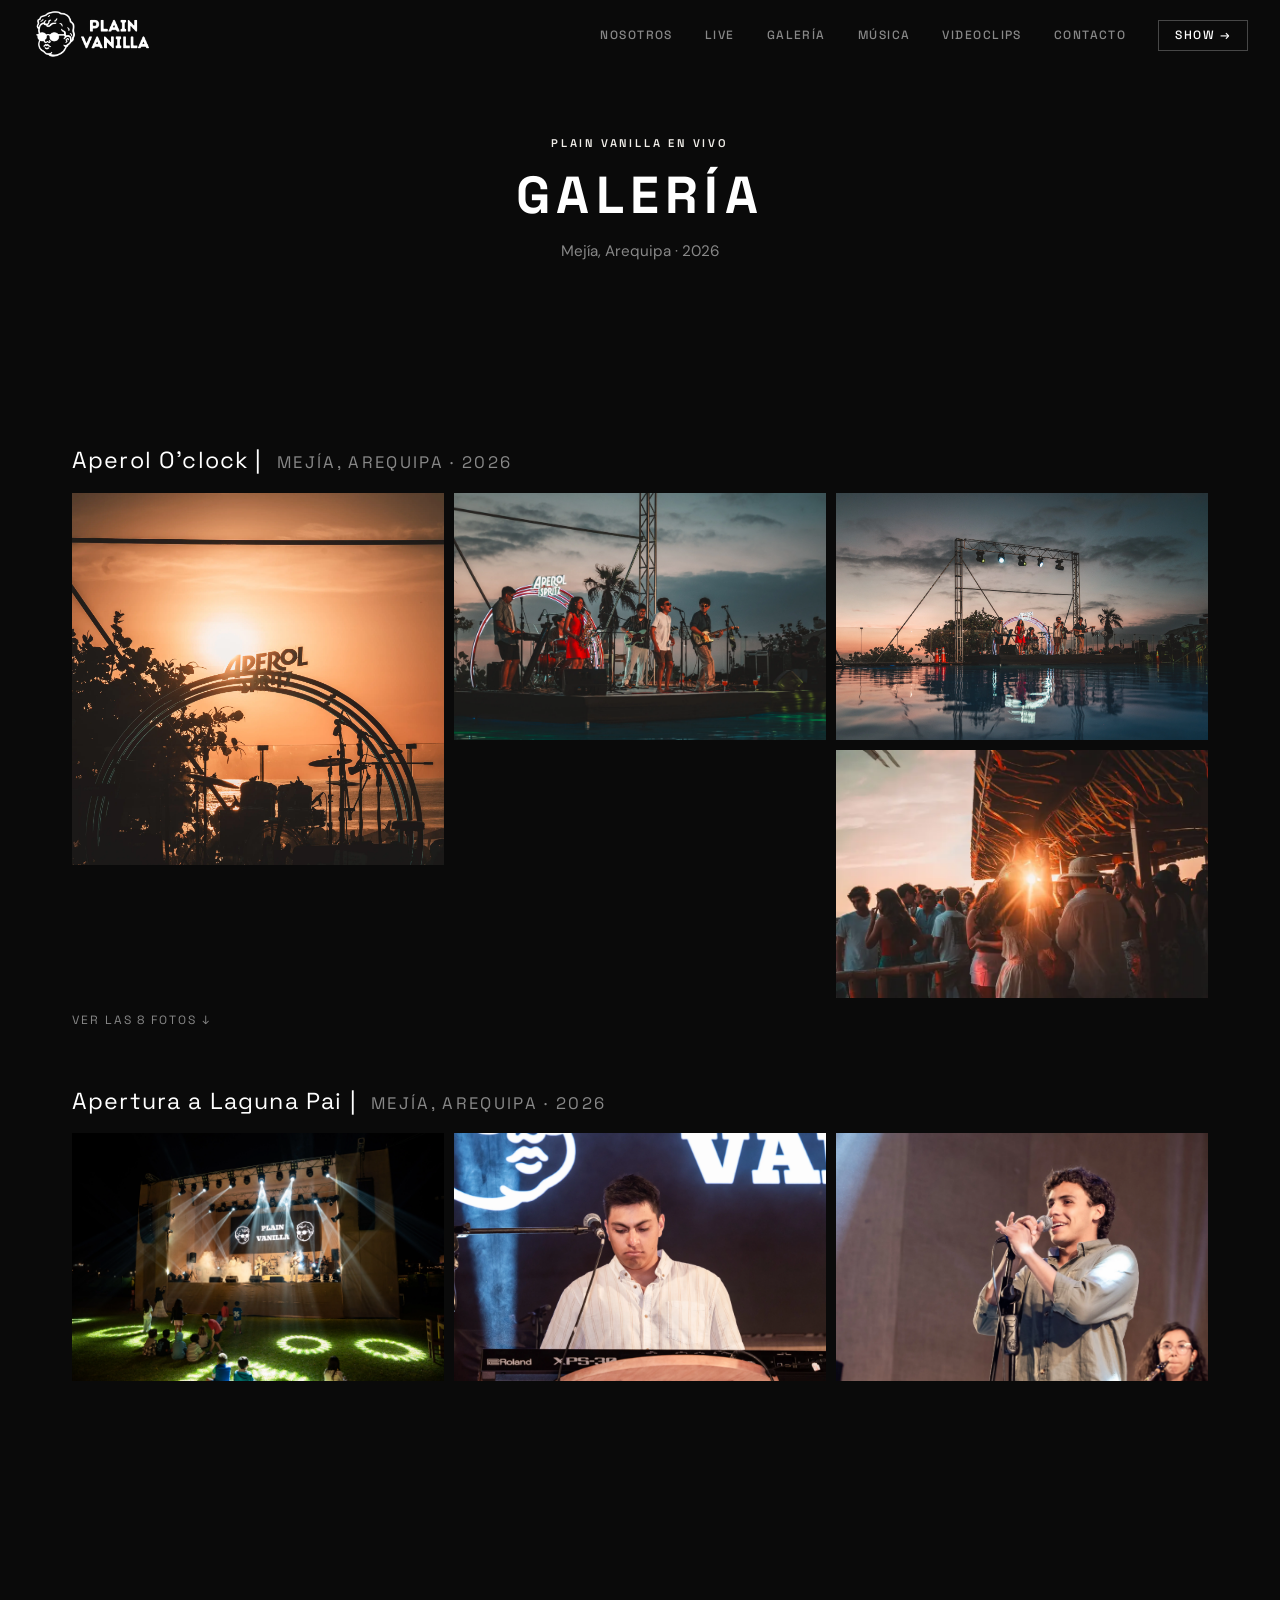
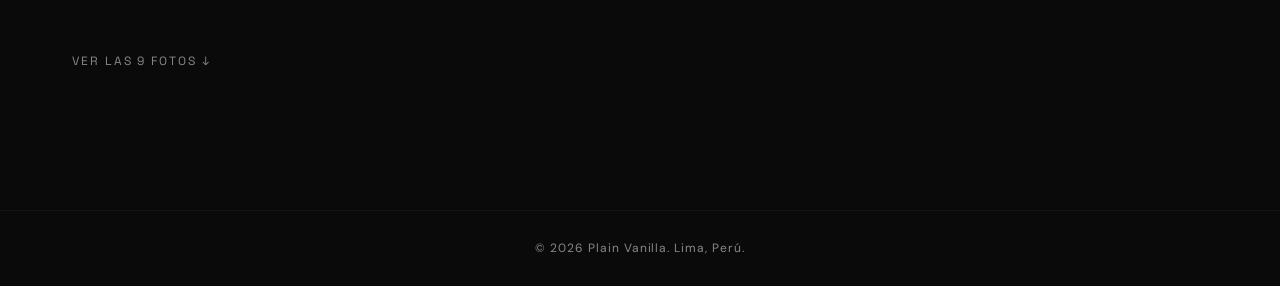
==== galeria.html @ 81e4e480 "Optimización mobile completa + fixes visuales hero - CSS: homogenización de espaciados con --section" ====
<!DOCTYPE html>
<html lang="es">
<head>
  <meta charset="UTF-8">
  <meta name="viewport" content="width=device-width, initial-scale=1.0">
  <title>Plain Vanilla — Galería</title>
  <meta name="description" content="Fotos de los shows en vivo de Plain Vanilla. Aperol O'Clock y Apertura a Laguna Pai — Mejía, Arequipa 2026.">

  <!-- Open Graph -->
  <meta property="og:title"       content="Plain Vanilla — Galería">
  <meta property="og:description" content="Fotos de los shows en vivo de Plain Vanilla. Mejía, Arequipa 2026.">
  <meta property="og:image"       content="assets/Live/live-aperol-01.webp">
  <meta property="og:type"        content="website">
  <meta property="og:locale"      content="es_PE">

  <!-- Fonts -->
  <link rel="preconnect" href="https://fonts.googleapis.com">
  <link rel="preconnect" href="https://fonts.gstatic.com" crossorigin>
  <link href="https://fonts.googleapis.com/css2?family=DM+Sans:ital,opsz,wght@0,9..40,300;0,9..40,400;0,9..40,500;1,9..40,300&family=Space+Grotesk:wght@300;400;500;600;700&display=swap" rel="stylesheet">

  <link rel="stylesheet" href="styles.css">
</head>
<body>

  <!-- ══════════════════════════════════════════
       NAVBAR
  ══════════════════════════════════════════ -->
  <nav id="navbar" role="navigation" aria-label="Navegación principal">
    <a href="index.html" class="nav-logo" aria-label="Plain Vanilla — inicio">
      <img src="assets/Marca/logo_y_typo.png" alt="Logo Plain Vanilla">
    </a>

    <ul class="nav-links" id="nav-menu">
      <li><a href="index.html#nosotros">Nosotros</a></li>
      <li><a href="index.html#live">Live</a></li>
      <li><a href="galeria.html">Galería</a></li>
      <li><a href="index.html#musica">Música</a></li>
      <li><a href="index.html#videoclips">Videoclips</a></li>
      <li><a href="index.html#contacto">Contacto</a></li>
      <li><a href="show.html" class="nav-show-btn">Show →</a></li>
    </ul>

    <button class="hamburger" aria-label="Abrir menú" aria-expanded="false" aria-controls="nav-menu">
      <span></span>
      <span></span>
      <span></span>
    </button>
  </nav>


  <!-- ══════════════════════════════════════════
       INTRO
  ══════════════════════════════════════════ -->
  <section class="galeria-intro">
    <div class="container">
      <p class="eyebrow fade-in">Plain Vanilla en vivo</p>
      <h1 class="section-title fade-in">GALERÍA</h1>
      <p class="section-subtitle fade-in">Mejía, Arequipa · 2026</p>
    </div>
  </section>


  <!-- ══════════════════════════════════════════
       GALERÍA
  ══════════════════════════════════════════ -->
  <section id="galeria">
    <div class="container">

      <div class="gallery-section fade-in">
        <div class="gallery-section-header">
          <h2 class="gallery-section-title">Aperol O'clock | &nbsp;<span class="gallery-section-meta">Mejía, Arequipa · 2026</span></h2>
        </div>
        <div class="gallery-grid" id="gallery-aperol" aria-label="Fotos Aperol O'clock"></div>
        <button class="gallery-expand-btn" data-target="gallery-aperol" data-total="8">
          Ver las 8 fotos <span aria-hidden="true">↓</span>
        </button>
        <button class="gallery-collapse-btn" data-target="gallery-aperol" hidden>
          Ver menos <span aria-hidden="true">↑</span>
        </button>
      </div>

      <div class="gallery-section fade-in">
        <div class="gallery-section-header">
          <h2 class="gallery-section-title">Apertura a Laguna Pai | &nbsp;<span class="gallery-section-meta">Mejía, Arequipa · 2026</span></h2>
        </div>
        <div class="gallery-grid" id="gallery-mejia" aria-label="Fotos Apertura a Laguna Pai"></div>
        <button class="gallery-expand-btn" data-target="gallery-mejia" data-total="9">
          Ver las 9 fotos <span aria-hidden="true">↓</span>
        </button>
        <button class="gallery-collapse-btn" data-target="gallery-mejia" hidden>
          Ver menos <span aria-hidden="true">↑</span>
        </button>
      </div>

    </div>
  </section>


  <!-- ══════════════════════════════════════════
       FOOTER
  ══════════════════════════════════════════ -->
  <footer class="site-footer">
    <p>&copy; 2026 Plain Vanilla. Lima, Perú.</p>
  </footer>


  <!-- ══════════════════════════════════════════
       LIGHTBOX
  ══════════════════════════════════════════ -->
  <div id="lightbox" class="lightbox" role="dialog" aria-modal="true"
       aria-label="Galería de fotos" aria-hidden="true" tabindex="-1">
    <button class="lightbox-close" aria-label="Cerrar galería">&times;</button>
    <button class="lightbox-nav lightbox-prev" aria-label="Foto anterior">&#8592;</button>
    <img class="lightbox-img" src="" alt="" loading="eager">
    <button class="lightbox-nav lightbox-next" aria-label="Foto siguiente">&#8594;</button>
    <span class="lightbox-counter" aria-live="polite"></span>
  </div>


  <script src="main.js"></script>
</body>
</html>
---- styles.css ----
/* ============================================================
   PLAIN VANILLA — styles.css
   Shared styles for index.html and show.html
   ============================================================ */

/* === RESET & BASE === */
*, *::before, *::after {
  box-sizing: border-box;
  margin: 0;
  padding: 0;
}

:root {
  --bg:         #0a0a0a;
  --surface:    #111111;
  --surface-2:  #181818;
  --text:       #ffffff;
  --muted:      #888888;
  --accent:     #f0ede8;
  --nav-height: 70px;
  --section-v:  5rem;
  --radius:     2px;
  --ease:       0.3s ease;
  --max-w:      1200px;
}

html {
  scroll-behavior: smooth;
  scroll-padding-top: var(--nav-height);
}

body {
  background: var(--bg);
  color: var(--text);
  font-family: 'DM Sans', sans-serif;
  font-size: 16px;
  line-height: 1.65;
  overflow-x: hidden;
  -webkit-font-smoothing: antialiased;
}

img { display: block; max-width: 100%; height: auto; }
a   { color: inherit; text-decoration: none; }
ul  { list-style: none; }

/* === TYPOGRAPHY === */
h1, h2, h3, h4 {
  font-family: 'Space Grotesk', sans-serif;
  font-weight: 700;
  line-height: 1.05;
  letter-spacing: -0.02em;
}

.page-home h1,
.page-home h2,
.page-home h3,
.page-home h4 { color: #e27743; }

.page-home .show-title { color: #ebdcca; }

/* === LAYOUT === */
.container {
  max-width: var(--max-w);
  margin: 0 auto;
  padding: 0 2rem;
}

section { padding: var(--section-v) 0; }

/* === BUTTONS === */
.btn {
  display: inline-flex;
  align-items: center;
  gap: 0.5rem;
  padding: 0.875rem 2.25rem;
  font-family: 'Space Grotesk', sans-serif;
  font-size: 0.8rem;
  font-weight: 600;
  letter-spacing: 0.12em;
  text-transform: uppercase;
  border: 1px solid currentColor;
  border-radius: 20px;
  cursor: pointer;
  transition: background var(--ease), color var(--ease), border-color var(--ease);
  position: relative;
  overflow: hidden;
}

.btn-primary {
  background: var(--text);
  color: var(--bg);
  border-color: var(--text);
}
.btn-primary:hover {
  background: var(--accent);
  border-color: var(--accent);
  color: var(--bg);
}

.btn-outline {
  background: transparent;
  color: var(--text);
  border-color: rgba(255,255,255,0.5);
}
.btn-outline:hover {
  background: var(--text);
  color: var(--bg);
  border-color: var(--text);
}

.btn-sm {
  padding: 0.5rem 1.25rem;
  font-size: 0.7rem;
}

/* === SECTION LABELS === */
.eyebrow {
  font-family: 'Space Grotesk', sans-serif;
  font-size: 0.7rem;
  font-weight: 600;
  letter-spacing: 0.25em;
  text-transform: uppercase;
  color: var(--accent);
  text-align: center;
  margin-bottom: 1rem;
}

.section-title {
  font-size: clamp(2rem, 5vw, 3.25rem);
  text-align: center;
  letter-spacing: 0.12em;
  margin-bottom: 1rem;
}

.section-subtitle {
  text-align: center;
  color: var(--muted);
  max-width: 580px;
  margin: 0 auto 3.5rem;
  font-size: 0.95rem;
}

.section-body {
  max-width: 680px;
  margin: 0 auto 1.25rem;
  text-align: center;
  color: var(--muted);
  font-size: 1rem;
  line-height: 1.8;
}

/* === FADE-IN ON SCROLL === */
.fade-in {
  opacity: 0;
  transform: translateY(28px);
  transition: opacity 0.65s ease, transform 0.65s ease;
}

.fade-in.visible {
  opacity: 1;
  transform: translateY(0);
}

@media (prefers-reduced-motion: reduce) {
  .fade-in {
    opacity: 1;
    transform: none;
    transition: none;
  }
  html { scroll-behavior: auto; }
}

/* ============================================================
   NAVBAR
   ============================================================ */
#navbar {
  position: fixed;
  top: 0; left: 0; right: 0;
  z-index: 1000;
  height: var(--nav-height);
  display: flex;
  align-items: center;
  justify-content: space-between;
  padding: 0 2rem;
  transition: background var(--ease), backdrop-filter var(--ease),
              border-color var(--ease);
  border-bottom: 1px solid transparent;
}

#navbar.scrolled {
  background: rgba(10, 10, 10, 0.96);
  backdrop-filter: blur(14px);
  -webkit-backdrop-filter: blur(14px);
  border-bottom-color: rgba(255,255,255,0.06);
}

.nav-logo img {
  height: 51px;
  width: auto;
  object-fit: contain;
  filter: brightness(0) invert(1);
  transition: opacity var(--ease);
}
.nav-logo:hover img { opacity: 0.7; }

.nav-links {
  display: flex;
  align-items: center;
  gap: 2rem;
}

.nav-links a {
  font-family: 'Space Grotesk', sans-serif;
  font-size: 0.75rem;
  font-weight: 500;
  letter-spacing: 0.12em;
  text-transform: uppercase;
  color: var(--muted);
  transition: color var(--ease);
}
.nav-links a:hover { color: var(--text); }

.nav-show-btn {
  color: var(--text) !important;
  border: 1px solid rgba(255,255,255,0.25);
  padding: 0.4rem 1rem;
  transition: background var(--ease), border-color var(--ease) !important;
}
.nav-show-btn:hover {
  background: var(--text) !important;
  color: var(--bg) !important;
  border-color: var(--text) !important;
}

/* Hamburger */
.hamburger {
  display: none;
  flex-direction: column;
  justify-content: center;
  gap: 5px;
  background: none;
  border: none;
  cursor: pointer;
  padding: 8px;
  z-index: 1001;
}
.hamburger span {
  display: block;
  width: 22px;
  height: 1.5px;
  background: var(--text);
  transition: transform var(--ease), opacity var(--ease);
}
.hamburger.open span:nth-child(1) { transform: translateY(6.5px) rotate(45deg); }
.hamburger.open span:nth-child(2) { opacity: 0; }
.hamburger.open span:nth-child(3) { transform: translateY(-6.5px) rotate(-45deg); }

@media (max-width: 768px) {
  .hamburger { display: flex; }

  .nav-links {
    position: fixed;
    inset: var(--nav-height) 0 0 0;
    z-index: 999;
    background: rgba(10,10,10,0.98);
    backdrop-filter: blur(14px);
    -webkit-backdrop-filter: blur(14px);
    flex-direction: column;
    align-items: center;
    justify-content: center;
    gap: 2rem;
    overscroll-behavior: contain;
    transform: translateX(100%);
    transition: transform var(--ease);
    pointer-events: none;
  }
  .nav-links.open {
    transform: translateX(0);
    pointer-events: all;
  }
  .nav-links a {
    font-size: 1.1rem;
    min-height: 44px;
    display: flex;
    align-items: center;
    padding: 0 1rem;
  }
}

/* ============================================================
   HERO — CAROUSEL
   ============================================================ */
#hero {
  position: relative;
  height: 100vh;
  height: 100svh;
  min-height: 560px;
  overflow: hidden;
  padding: 0;
}

/* Slides */
.carousel-slide {
  position: absolute;
  inset: 0;
  opacity: 0;
  pointer-events: none;
  transition: opacity 0.8s ease;
  display: flex;
  align-items: center;
  justify-content: center;
}
.carousel-slide.is-active {
  opacity: 1;
  pointer-events: auto;
}

/* Slide 2: show hero dentro del carrusel */
.carousel-slide--show {
  background: var(--bg);
  padding-top: var(--nav-height);
  align-items: center;
  justify-content: flex-start;
}
.carousel-slide--show .show-hero-split {
  width: 100%;
}

/* Flechas */
.carousel-arrow {
  position: absolute;
  top: 50%;
  transform: translateY(-50%);
  z-index: 10;
  background: rgba(255,255,255,0.08);
  border: 1px solid rgba(255,255,255,0.15);
  color: var(--text);
  width: 44px;
  height: 44px;
  border-radius: 50%;
  font-size: 1.1rem;
  cursor: pointer;
  display: flex;
  align-items: center;
  justify-content: center;
  transition: background var(--ease), border-color var(--ease);
}
.carousel-arrow:hover { background: rgba(255,255,255,0.18); border-color: rgba(255,255,255,0.35); }
.carousel-arrow--prev { left: 1.5rem; }
.carousel-arrow--next { right: 1.5rem; }

/* Dots */
.carousel-dots {
  position: absolute;
  bottom: 1.75rem;
  left: 50%;
  transform: translateX(-50%);
  display: flex;
  gap: 8px;
  z-index: 10;
}
.carousel-dot {
  width: 8px;
  height: 8px;
  border-radius: 50%;
  border: none;
  background: rgba(255,255,255,0.3);
  cursor: pointer;
  padding: 0;
  transition: background var(--ease), transform var(--ease);
}
.carousel-dot.is-active {
  background: #e27743;
  transform: scale(1.25);
}

@media (max-width: 768px) {
  .carousel-arrow { display: none; }
  .carousel-dot  { width: 10px; height: 10px; }
  .carousel-dots { bottom: 2rem; gap: 12px; }
}

.hero-bg {
  position: absolute;
  inset: -10%;
  background-size: cover;
  background-position: center;
  background-repeat: no-repeat;
  will-change: transform;
}

.hero-bg::after {
  content: '';
  position: absolute;
  inset: 0;
  background: linear-gradient(
    to bottom,
    rgba(10,10,10,0.25) 0%,
    rgba(10,10,10,0.15) 40%,
    rgba(10,10,10,0.75) 100%
  );
}

.hero-content {
  position: relative;
  z-index: 1;
  text-align: center;
  display: flex;
  flex-direction: column;
  align-items: center;
  gap: 2rem;
  padding: 0 1.5rem;
}

.hero-logo {
  width: 70px;
  height: auto;
  filter: brightness(0) invert(1);
  opacity: 0.9;
}

.hero-content h1 {
  font-size: clamp(4.5rem, 18vw, 11rem);
  font-weight: 700;
  letter-spacing: 0.06em;
  line-height: 0.88;
  text-shadow: 0 4px 60px rgba(0,0,0,0.4);
}

/* ============================================================
   PRÓXIMO SENCILLO
   ============================================================ */
#proximo-sencillo {
  background: var(--surface);
  padding: var(--section-v) 2rem;
  border-top: 1px solid rgba(255,255,255,0.06);
  border-bottom: 1px solid rgba(255,255,255,0.06);
}

/* Dos columnas: portada izq | info + countdown der */
.release-split {
  display: grid;
  grid-template-columns: 1fr 1fr;
  gap: 4rem;
  align-items: center;
  max-width: 960px;
  margin: 0 auto;
}

/* Portada B&W */
.release-cover-wrap {
  display: flex;
  justify-content: center;
}

.release-cover {
  position: relative;
  width: 100%;
  max-width: 380px;
  aspect-ratio: 1;
  overflow: hidden;
}

.release-cover img {
  width: 100%;
  height: 100%;
  object-fit: cover;
  filter: grayscale(100%) contrast(1.08);
  display: block;
}

/* Overlay con fecha */
.release-date-overlay {
  position: absolute;
  bottom: 0;
  left: 0;
  right: 0;
  padding: 1.5rem 1.25rem 1.25rem;
  background: linear-gradient(to top, rgba(0,0,0,0.88) 0%, transparent 100%);
  display: flex;
  flex-direction: column;
  align-items: center;
  gap: 0.2rem;
}

.overlay-label {
  font-family: 'Space Grotesk', sans-serif;
  font-size: 0.6rem;
  letter-spacing: 0.3em;
  text-transform: uppercase;
  color: var(--accent);
}

.overlay-date {
  font-family: 'Space Grotesk', sans-serif;
  font-size: 1.6rem;
  font-weight: 700;
  letter-spacing: 0.08em;
  color: #ffffff;
  line-height: 1;
}

/* Info + countdown: alineado a la izquierda en desktop */
.release-info {
  display: flex;
  flex-direction: column;
  align-items: flex-start;
  gap: 0;
}

.release-info .eyebrow {
  text-align: left;
}

.release-name {
  font-size: clamp(2.5rem, 6vw, 4.5rem);
  letter-spacing: 0.05em;
  color: var(--accent);
  margin-bottom: 0.5rem;
  font-style: italic;
  line-height: 1;
}

.release-date-tag {
  font-family: 'Space Grotesk', sans-serif;
  font-size: 0.75rem;
  letter-spacing: 0.35em;
  color: var(--muted);
  margin-bottom: 2.5rem;
  text-transform: uppercase;
}

.release-info .countdown {
  justify-content: flex-start;
  margin-bottom: 2.5rem;
}

/* Mobile: stack */
@media (max-width: 700px) {
  .release-split {
    grid-template-columns: 1fr;
    gap: 2.5rem;
  }
  .release-cover {
    max-width: 260px;
    margin: 0 auto;
  }
  .release-info {
    align-items: center;
  }
  .release-info .eyebrow,
  .release-info .countdown {
    text-align: center;
    justify-content: center;
  }
}

@media (max-width: 480px) {
  #proximo-sencillo .countdown-num  { font-size: 2rem; }
  #proximo-sencillo .countdown-sep  { font-size: 1.4rem; }
  #proximo-sencillo .countdown-unit { min-width: 52px; }
}

.countdown {
  display: flex;
  align-items: flex-start;
  justify-content: center;
  gap: 0.25rem;
  margin-bottom: 3rem;
}

.countdown-unit {
  display: flex;
  flex-direction: column;
  align-items: center;
  min-width: 90px;
}

.countdown-num {
  font-family: 'Space Grotesk', sans-serif;
  font-size: clamp(2.5rem, 7vw, 4.5rem);
  font-weight: 700;
  line-height: 1;
  color: var(--text);
  font-variant-numeric: tabular-nums;
}

.countdown-label {
  font-size: 0.6rem;
  letter-spacing: 0.2em;
  text-transform: uppercase;
  color: var(--muted);
  margin-top: 0.35rem;
}

.countdown-sep {
  font-family: 'Space Grotesk', sans-serif;
  font-size: clamp(2rem, 5vw, 3.5rem);
  font-weight: 300;
  color: rgba(255,255,255,0.2);
  padding-top: 0.05em;
  line-height: 1;
  user-select: none;
}

/* ============================================================
   NOSOTROS
   ============================================================ */
#nosotros { background: var(--bg); }

.members-grid {
  display: grid;
  grid-template-columns: repeat(4, 1fr);
  gap: 1.5rem;
  margin-top: 3.5rem;
}

.member-card { text-align: center; }

.member-photo {
  aspect-ratio: 3 / 4;
  overflow: hidden;
  margin-bottom: 1rem;
  background: var(--surface-2);
}

.member-photo img {
  width: 100%;
  height: 100%;
  object-fit: cover;
  object-position: top center;
  transition: transform 0.55s ease;
}
.member-card:hover .member-photo img { transform: scale(1.05); }

.member-photo-placeholder {
  width: 100%;
  height: 100%;
  background: var(--surface-2);
  display: flex;
  align-items: center;
  justify-content: center;
}

.member-photo-placeholder svg {
  width: 40px;
  opacity: 0.2;
}

.member-card h3 {
  font-size: 0.9rem;
  font-weight: 600;
  letter-spacing: 0.03em;
  margin-bottom: 0.3rem;
}
.member-card .member-role {
  font-size: 0.75rem;
  color: var(--muted);
  letter-spacing: 0.06em;
}

@media (max-width: 860px) {
  .members-grid { grid-template-columns: repeat(2, 1fr); }
}
@media (max-width: 480px) {
  .members-grid { grid-template-columns: repeat(2, 1fr); gap: 1rem; }
}

/* ============================================================
   LIVE
   ============================================================ */
#live { background: var(--surface); }

/* Galería page intro */
.galeria-intro {
  padding-top: calc(var(--nav-height) + 4rem);
  padding-bottom: 3rem;
}

/* Gallery sections */
.gallery-section {
  margin-bottom: 3.5rem;
}

.gallery-section-header {
  margin-bottom: 1.25rem;
}

.gallery-section-title {
  font-size: clamp(1.1rem, 2.2vw, 1.45rem);
  letter-spacing: 0.05em;
  font-weight: 400;
}

.gallery-section-meta {
  font-size: 0.72em;
  letter-spacing: 0.14em;
  color: var(--muted);
  font-family: 'Space Grotesk', sans-serif;
  text-transform: uppercase;
  vertical-align: middle;
}

.gallery-item--hidden {
  display: none;
}

.gallery-item--reduced img {
  width: 67%;
  margin: 0 auto;
}

.gallery-expand-btn,
.gallery-collapse-btn {
  display: inline-block;
  margin-top: 0.875rem;
  background: none;
  border: none;
  font-family: 'Space Grotesk', sans-serif;
  font-size: 0.75rem;
  letter-spacing: 0.16em;
  text-transform: uppercase;
  color: var(--muted);
  cursor: pointer;
  padding: 0;
  transition: color var(--ease);
}
.gallery-expand-btn:hover,
.gallery-collapse-btn:hover { color: var(--text); }
.gallery-expand-btn[hidden],
.gallery-collapse-btn[hidden] { display: none; }

/* Gallery grid */
.gallery-grid {
  columns: 3;
  column-gap: 0.625rem;
}

.gallery-item {
  break-inside: avoid;
  margin-bottom: 0.625rem;
  overflow: hidden;
  cursor: pointer;
  position: relative;
}

.gallery-item img {
  width: 100%;
  display: block;
  transition: transform 0.45s ease, filter 0.45s ease;
}

.gallery-item::after {
  content: '';
  position: absolute;
  inset: 0;
  background: rgba(0,0,0,0);
  transition: background 0.35s ease;
}

.gallery-item:hover img { transform: scale(1.04); }
.gallery-item:hover::after { background: rgba(0,0,0,0.35); }

@media (max-width: 768px) { .gallery-grid { columns: 2; } }
@media (max-width: 480px) { .gallery-grid { columns: 1; } }

/* ============================================================
   LIGHTBOX
   ============================================================ */
#lightbox {
  position: fixed;
  inset: 0;
  z-index: 9999;
  background: rgba(0,0,0,0.94);
  display: flex;
  align-items: center;
  justify-content: center;
  opacity: 0;
  pointer-events: none;
  transition: opacity 0.3s ease;
}

#lightbox.open {
  opacity: 1;
  pointer-events: all;
}

.lightbox-img {
  max-width: 88vw;
  max-height: 82vh;
  object-fit: contain;
  user-select: none;
  display: block;
}

.lightbox-close {
  position: absolute;
  top: 1.25rem;
  right: 1.5rem;
  background: none;
  border: none;
  color: var(--text);
  font-size: 1.75rem;
  line-height: 1;
  cursor: pointer;
  opacity: 0.5;
  transition: opacity var(--ease);
  font-family: 'Space Grotesk', sans-serif;
}
.lightbox-close:hover { opacity: 1; }

.lightbox-nav {
  position: absolute;
  top: 50%;
  transform: translateY(-50%);
  background: rgba(255,255,255,0.05);
  border: 1px solid rgba(255,255,255,0.15);
  color: var(--text);
  width: 44px;
  height: 44px;
  display: flex;
  align-items: center;
  justify-content: center;
  cursor: pointer;
  font-size: 1.1rem;
  transition: background var(--ease);
}
.lightbox-nav:hover { background: rgba(255,255,255,0.12); }
.lightbox-prev { left: 1.25rem; }
.lightbox-next { right: 1.25rem; }

.lightbox-counter {
  position: absolute;
  bottom: 1.25rem;
  left: 50%;
  transform: translateX(-50%);
  font-family: 'Space Grotesk', sans-serif;
  font-size: 0.7rem;
  letter-spacing: 0.15em;
  color: var(--muted);
}

/* ============================================================
   MÚSICA
   ============================================================ */
#musica { background: var(--bg); }

.music-grid {
  display: grid;
  grid-template-columns: repeat(4, 1fr);
  gap: 1.5rem;
}

.music-card { text-align: center; }

.music-cover {
  position: relative;
  aspect-ratio: 1;
  overflow: hidden;
  margin-bottom: 1rem;
  background: var(--surface-2);
  cursor: pointer;
}

.music-cover img {
  width: 100%;
  height: 100%;
  object-fit: cover;
  transition: transform 0.45s ease;
}

.music-overlay {
  position: absolute;
  inset: 0;
  background: rgba(0,0,0,0.5);
  display: flex;
  align-items: center;
  justify-content: center;
  opacity: 0;
  transition: opacity 0.3s ease;
}

.music-card:hover .music-cover img { transform: scale(1.06); }
.music-card:hover .music-overlay  { opacity: 1; }

.play-icon { width: 44px; height: 44px; fill: var(--text); }

.music-card h3 {
  font-size: 0.8rem;
  font-weight: 600;
  letter-spacing: 0.1em;
  margin-bottom: 0.75rem;
}

@media (max-width: 860px) {
  .music-grid { grid-template-columns: repeat(2, 1fr); }
}

/* ============================================================
   VIDEOCLIPS
   ============================================================ */
#videoclips { background: var(--surface); }

.videoclips-quote {
  text-align: center;
  color: var(--muted);
  font-style: italic;
  font-size: 1rem;
  margin-bottom: 3.5rem;
}

.videoclips-grid {
  display: grid;
  grid-template-columns: repeat(2, 1fr);
  gap: 1.5rem;
}

.videoclip-wrap {
  position: relative;
  padding-bottom: 56.25%;
  height: 0;
  overflow: hidden;
  background: var(--surface-2);
}

.videoclip-wrap iframe {
  position: absolute;
  inset: 0;
  width: 100%;
  height: 100%;
  border: 0;
}

@media (max-width: 600px) {
  .videoclips-grid { grid-template-columns: 1fr; }
}

/* ============================================================
   PRÓXIMO SHOW (teaser in index.html)
   ============================================================ */
#proximo-show {
  position: relative;
  overflow: hidden;
  border-top: 1px solid rgba(255,255,255,0.06);
  padding: 0;
}

.show-teaser-bg {
  position: absolute;
  inset: -10%;
  background-size: cover;
  background-position: center;
  will-change: transform;
}

.show-teaser-overlay {
  position: relative;
  z-index: 1;
  background: linear-gradient(to bottom,
    rgba(10,10,10,0.7)  0%,
    rgba(10,10,10,0.6)  50%,
    rgba(10,10,10,0.85) 100%
  );
  padding: var(--section-v) 2rem;
}

.show-teaser {
  text-align: center;
  max-width: 640px;
  margin: 0 auto;
}

.show-meta {
  display: flex;
  align-items: center;
  justify-content: center;
  flex-wrap: wrap;
  gap: 0.75rem 1.5rem;
  margin: 1.75rem 0 2.5rem;
}

.show-meta-item {
  font-family: 'Space Grotesk', sans-serif;
  font-size: 0.8rem;
  letter-spacing: 0.12em;
  color: var(--accent);
  text-transform: uppercase;
}

.show-meta-dot {
  width: 3px;
  height: 3px;
  border-radius: 50%;
  background: rgba(255,255,255,0.3);
  flex-shrink: 0;
}

.show-teaser-btns {
  display: flex;
  align-items: center;
  justify-content: center;
  gap: 1rem;
  flex-wrap: wrap;
}

/* ── Show art grid (show.html) ── */
.show-art-section {
  background: #ebdcca;
  padding: 0;
  overflow: hidden;
  line-height: 0;
}

.show-art-grid {
  display: grid;
  grid-template-columns: repeat(3, 1fr);
  gap: 0;
}

.show-art-item {
  overflow: hidden;
}

.show-art-item img {
  width: 100%;
  height: auto;
  display: block;
  transition: transform 0.5s ease;
}

.show-art-item:hover img {
  transform: scale(1.03);
}



/* ============================================================
   CONTACTO
   ============================================================ */
#contacto {
  background: var(--bg);
  padding: 3.5rem 0;
}

.contacto-inner {
  display: grid;
  grid-template-columns: 1fr auto;
  align-items: center;
  gap: 3rem;
}

.contacto-email {
  display: flex;
  align-items: center;
  gap: 0.75rem;
  font-family: 'Space Grotesk', sans-serif;
  font-size: 0.9rem;
  color: var(--muted);
  margin-bottom: 1.5rem;
  transition: color var(--ease);
}
.contacto-email:hover { color: var(--text); }

.social-list {
  display: grid;
  grid-template-columns: repeat(2, 1fr);
  grid-template-rows: repeat(3, auto);
  grid-auto-flow: column;
  gap: 0.65rem 2.5rem;
}

.social-link {
  display: flex;
  align-items: center;
  gap: 0.75rem;
  color: var(--muted);
  font-size: 0.85rem;
  transition: color var(--ease);
}
.social-link:hover { color: var(--text); }

.social-icon {
  width: 16px;
  height: 16px;
  flex-shrink: 0;
  fill: currentColor;
}

.contacto-logo img {
  width: 180px;
  filter: brightness(0) invert(1);
  opacity: 1;
}

@media (max-width: 640px) {
  .contacto-inner {
    grid-template-columns: 1fr;
    gap: 2rem;
  }
  .contacto-logo { display: none; }
}

/* ============================================================
   FOOTER
   ============================================================ */
.site-footer {
  padding: 1.75rem 2rem;
  background: var(--bg);
  text-align: center;
  color: var(--muted);
  font-size: 0.75rem;
  letter-spacing: 0.08em;
  border-top: 1px solid rgba(255,255,255,0.04);
}

/* ============================================================
   SHOW PAGE (show.html specific)
   ============================================================ */
/* ── Hero split layout ──────────────────────────────────── */
.show-hero {
  position: relative;
  background: var(--bg);
  overflow: hidden;
  padding-top: var(--nav-height);
}

.show-hero-split {
  display: flex;
  align-items: center;
  gap: clamp(2rem, 8vw, 6.875rem);
}

/* Left column — cream container matching Figma */
.show-hero-left {
  flex: 0 0 auto;
  background: #ebdcca;
  border: 10px solid #ebdcca;
  padding: 0 32px;
  display: flex;
  align-items: center;
  justify-content: center;
  overflow: hidden;
}

.show-hero-img {
  width: clamp(240px, 37vw, 535px);
  aspect-ratio: 535 / 657;
  object-fit: cover;
  object-position: top center;
  display: block;
}

/* Right column */
.show-hero-right {
  flex: 1;
  display: flex;
  flex-direction: column;
  gap: 28px;
  padding: 0 clamp(1.5rem, 4.5vw, 4rem) 0 0;
  background: var(--bg);
}

.show-hero-right .eyebrow {
  margin-bottom: 0;
}

.show-title {
  font-size: clamp(2.5rem, 5vw, 4.5rem);
  letter-spacing: 0.04em;
  line-height: 1;
  margin-bottom: 0;
  color: #ebdcca;
}

.show-venue-line {
  font-family: 'Space Grotesk', sans-serif;
  font-size: 0.8rem;
  letter-spacing: 0.2em;
  text-transform: uppercase;
  color: var(--muted);
  margin-bottom: 0;
}

/* Countdown inside hero */
.show-hero-countdown {
  display: flex;
  align-items: flex-start;
  justify-content: space-between;
  margin-bottom: 0;
}

.show-hero-countdown .countdown-unit {
  display: flex;
  flex-direction: column;
  align-items: center;
  gap: 6px;
  width: clamp(60px, 8vw, 111px);
}

.show-hero-countdown .countdown-num {
  font-family: 'Space Grotesk', sans-serif;
  font-size: clamp(3rem, 6.5vw, 6rem);
  font-weight: 700;
  line-height: 0.69;
  color: #e27743;
  font-variant-numeric: tabular-nums;
  letter-spacing: -0.014em;
}

.show-hero-countdown .countdown-label {
  font-family: 'DM Sans', sans-serif;
  font-size: 0.75rem;
  font-weight: 400;
  letter-spacing: 0.147em;
  text-transform: uppercase;
  color: var(--text);
  margin-top: 0;
}

.show-hero-countdown .countdown-sep {
  font-family: 'Space Grotesk', sans-serif;
  font-size: clamp(1.8rem, 3.2vw, 3.2rem);
  font-weight: 300;
  color: var(--text);
  padding-top: 0.05em;
  line-height: 0.69;
  user-select: none;
}

/* Hero ticket button — white, fixed size matching Figma */
.show-ticket-link {
  display: inline-flex;
  align-items: center;
  justify-content: center;
  font-family: 'Space Grotesk', sans-serif;
  font-size: 0.9rem;
  font-weight: 700;
  letter-spacing: 0.12em;
  text-transform: uppercase;
  color: #0a0a0a;
  background: #fff;
  border: 1px solid #fff;
  border-radius: 20px;
  width: 290px;
  height: 57px;
  align-self: flex-start;
  transition: background var(--ease), color var(--ease), border-color var(--ease);
}
.show-ticket-link:hover {
  background: transparent;
  color: var(--text);
  border-color: rgba(255,255,255,0.5);
}

@media (max-width: 768px) {
  .show-hero-split {
    flex-direction: column;
    gap: 0;
  }
  .show-hero-left {
    width: 100%;
    padding: 0;
    border-width: 0 0 10px 0;
  }
  .show-hero-img {
    width: 100%;
    aspect-ratio: 535 / 420;
    object-position: top center;
  }
  .show-hero-right {
    padding: 2rem 1.5rem 2.5rem;
    gap: 20px;
  }
  .show-hero-countdown .countdown-unit { width: auto; min-width: 52px; }
  .show-ticket-link { width: 100%; }
}

/* Carousel slide 2: más compacto para caber en 100svh */
@media (max-width: 768px) {
  /* Imagen: altura fija en svh, sin crop horizontal */
  .carousel-slide--show .show-hero-img {
    width: 100%;
    height: 34svh;
    max-height: 240px;
    aspect-ratio: unset;
    object-fit: contain;
    object-position: top center;
  }
  /* Columna derecha: compacta */
  .carousel-slide--show .show-hero-right    { padding: 1.25rem 1.5rem 1.5rem; gap: 10px; }
  .carousel-slide--show .show-title         { font-size: 2rem; }
  /* Countdown: visible pero pequeño */
  .carousel-slide--show .show-hero-countdown .countdown-num { font-size: 1.8rem; line-height: 1; }
  .carousel-slide--show .show-hero-countdown .countdown-sep { font-size: 1.2rem; line-height: 1; }
}

/* CTA principal */
.show-cta-section {
  background: var(--bg);
  padding: var(--section-v) 2rem;
  text-align: center;
}

.ticket-price {
  font-family: 'Space Grotesk', sans-serif;
  font-size: 0.8rem;
  letter-spacing: 0.15em;
  color: var(--muted);
  text-transform: uppercase;
  margin-bottom: 2rem;
}

/* About show */
.show-about {
  background: var(--surface);
  padding: var(--section-v) 2rem;
}

.show-about .container {
  max-width: 720px;
}

.show-about h2,
.show-faq h2 {
  font-size: clamp(1.5rem, 3vw, 2.25rem);
  letter-spacing: 0.08em;
  text-align: center;
  margin-bottom: 2rem;
}

.show-about p {
  color: var(--muted);
  text-align: center;
  font-size: 1rem;
  line-height: 1.8;
  margin-bottom: 1.25rem;
}

/* Show gallery */
.show-gallery {
  background: var(--bg);
  padding: var(--section-v) 0;
}

/* FOMO gallery — 2-column layout */
.fomo-cols {
  display: flex;
  gap: 80px;
  align-items: flex-start;
  padding: 0 2rem;
}

.fomo-video-col {
  flex: 0 0 55%;
}

.fomo-video-main {
  background: #000;
  aspect-ratio: 685 / 356;
  margin-bottom: 11px;
  overflow: hidden;
}

.fomo-video-row {
  display: flex;
  gap: 11px;
}

.fomo-video-small {
  flex: 1;
  background: #000;
  aspect-ratio: 348 / 193;
  overflow: hidden;
}

.fomo-video-main iframe,
.fomo-video-small iframe {
  width: 100%;
  height: 100%;
  display: block;
  border: none;
}

/* Staggered photo grid */
.fomo-photo-col {
  flex: 1;
  display: flex;
  flex-wrap: wrap;
  gap: 6px;
  align-content: flex-start;
  align-items: flex-start;
}

.fomo-photo-col .fp-sm {
  width: calc(50% - 3px);
  aspect-ratio: 215 / 156;
  overflow: hidden;
}

.fomo-photo-col .fp-stack {
  width: calc(50% - 3px);
  display: flex;
  flex-direction: column;
  gap: 6px;
}

.fomo-photo-col .fp-c {
  aspect-ratio: 214 / 223;
  overflow: hidden;
}

.fomo-photo-col .fp-d {
  aspect-ratio: 214 / 157;
  overflow: hidden;
}

.fomo-photo-col .fp-tall {
  width: calc(50% - 3px);
  aspect-ratio: 222 / 411;
  overflow: hidden;
}

.fomo-photo-col img {
  width: 100%;
  height: 100%;
  object-fit: cover;
  display: block;
}

@media (max-width: 900px) {
  .fomo-cols { flex-direction: column; gap: 3rem; }
  .fomo-video-col { flex: 0 0 100%; width: 100%; }
}

/* Color utilities */
.accent-orange,
.eyebrow--orange { color: #e27743; }
.accent-cream    { color: #ebdcca; }

/* About rich text */
.show-about .highlight {
  color: var(--text);
  font-weight: 600;
}

/* FAQ */
.show-faq {
  background: var(--surface);
  padding: var(--section-v) 2rem;
}

.faq-list {
  max-width: 680px;
  margin: 0 auto;
}

.faq-item {
  border-top: 1px solid rgba(255,255,255,0.08);
  padding: 1.5rem 0;
}

.faq-item:last-child {
  border-bottom: 1px solid rgba(255,255,255,0.08);
}

.faq-q {
  font-family: 'Space Grotesk', sans-serif;
  font-size: 0.9rem;
  font-weight: 600;
  letter-spacing: 0.04em;
  margin-bottom: 0.5rem;
}

.faq-a {
  color: var(--muted);
  font-size: 0.9rem;
  line-height: 1.7;
}

/* Show footer CTA */
.show-footer-cta {
  background: var(--bg);
  padding: var(--section-v) 2rem;
  text-align: center;
  border-top: 1px solid rgba(255,255,255,0.06);
}

.show-footer-cta p {
  color: var(--muted);
  font-size: 0.85rem;
  margin-top: 1.5rem;
}

.back-link {
  display: inline-flex;
  align-items: center;
  gap: 0.5rem;
  font-family: 'Space Grotesk', sans-serif;
  font-size: 0.75rem;
  letter-spacing: 0.12em;
  text-transform: uppercase;
  color: var(--muted);
  margin-bottom: 0.5rem;
  transition: color var(--ease);
}
.back-link:hover { color: var(--text); }
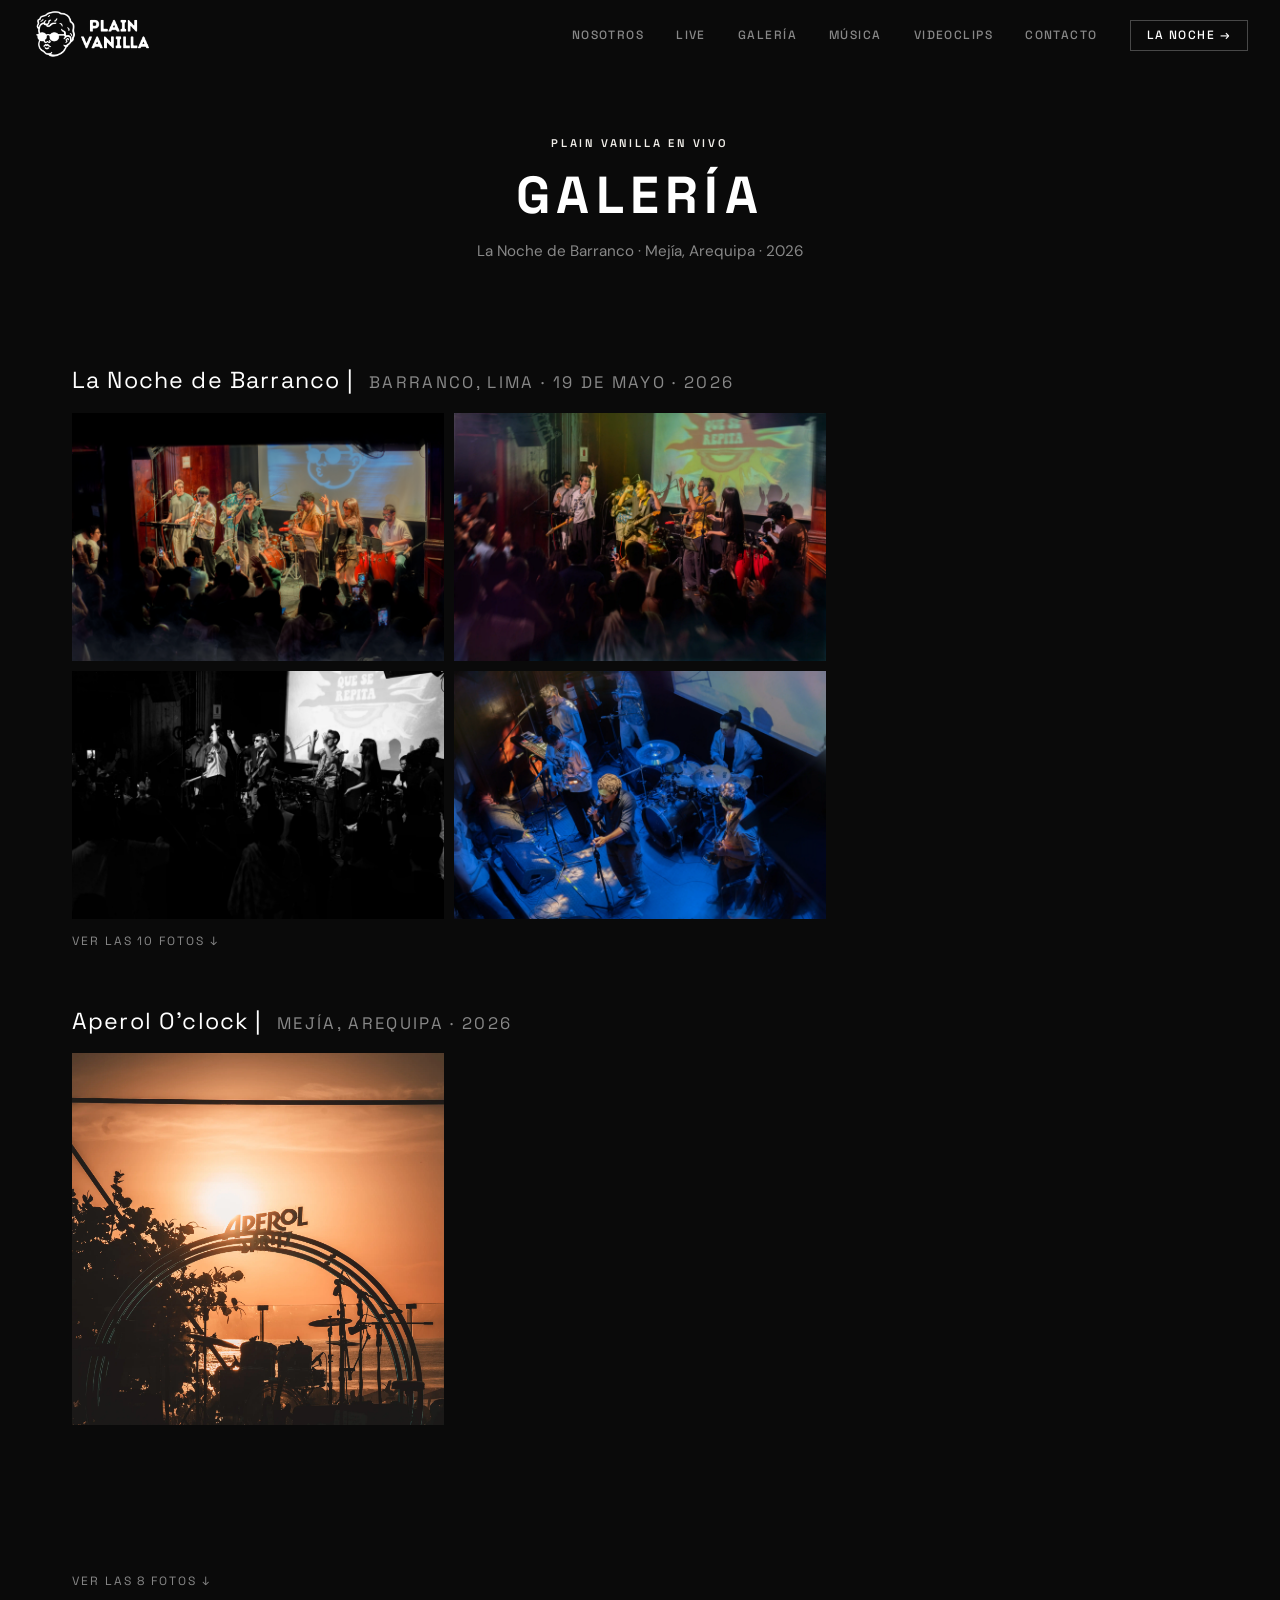
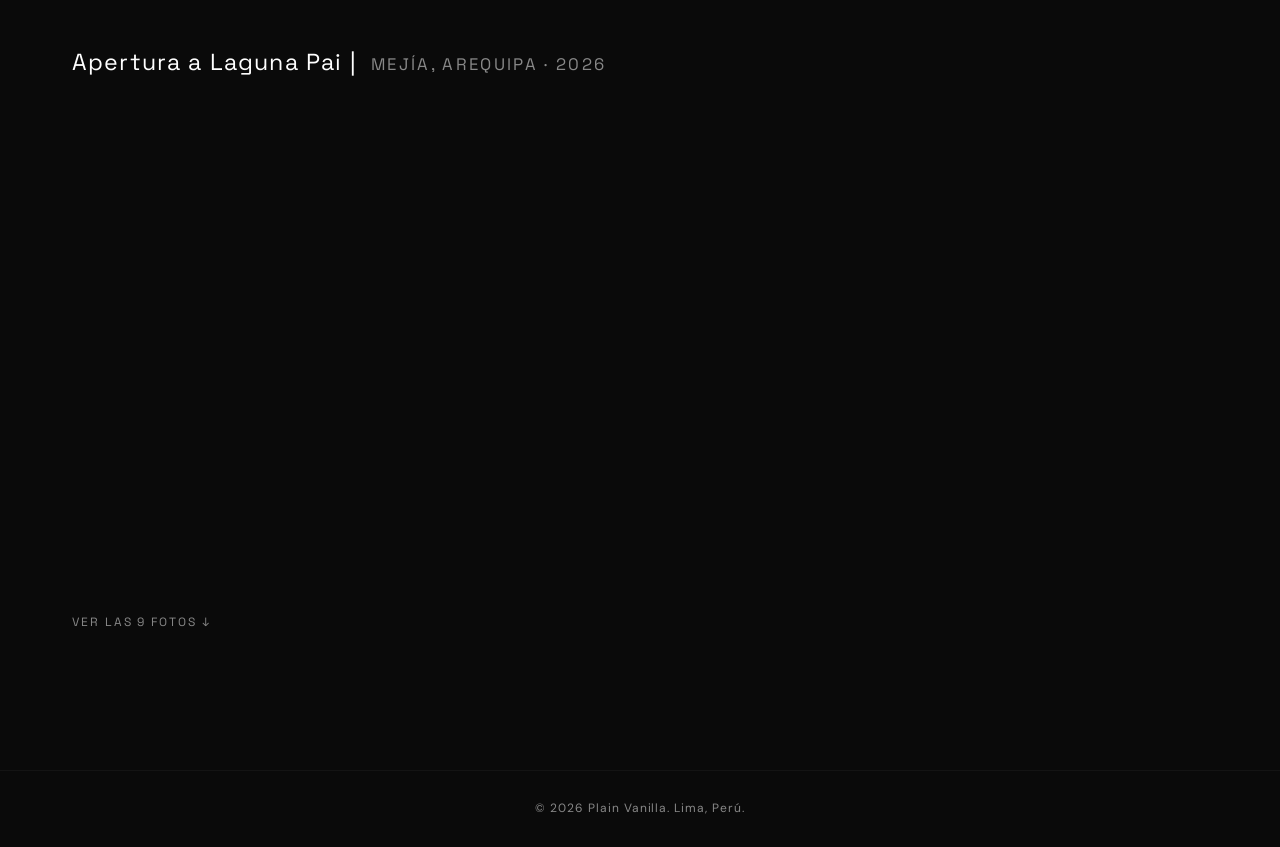
==== commit ec3b126e: "Modificaciones luego de La Noche" ====
--- a/galeria.html
+++ b/galeria.html
@@ -9,7 +9,7 @@
   <!-- Open Graph -->
   <meta property="og:title"       content="Plain Vanilla — Galería">
   <meta property="og:description" content="Fotos de los shows en vivo de Plain Vanilla. Mejía, Arequipa 2026.">
-  <meta property="og:image"       content="assets/Live/live-aperol-01.webp">
+  <meta property="og:image"       content="assets/Live/la%20noche%201905/LaNoche_02.webp">
   <meta property="og:type"        content="website">
   <meta property="og:locale"      content="es_PE">
 
@@ -37,7 +37,7 @@
       <li><a href="index.html#musica">Música</a></li>
       <li><a href="index.html#videoclips">Videoclips</a></li>
       <li><a href="index.html#contacto">Contacto</a></li>
-      <li><a href="show.html" class="nav-show-btn">Show →</a></li>
+      <li><a href="index.html#live" class="nav-show-btn">La Noche →</a></li>
     </ul>
 
     <button class="hamburger" aria-label="Abrir menú" aria-expanded="false" aria-controls="nav-menu">
@@ -55,7 +55,7 @@
     <div class="container">
       <p class="eyebrow fade-in">Plain Vanilla en vivo</p>
       <h1 class="section-title fade-in">GALERÍA</h1>
-      <p class="section-subtitle fade-in">Mejía, Arequipa · 2026</p>
+      <p class="section-subtitle fade-in">La Noche de Barranco · Mejía, Arequipa · 2026</p>
     </div>
   </section>
 
@@ -65,6 +65,19 @@
   ══════════════════════════════════════════ -->
   <section id="galeria">
     <div class="container">
+
+      <div class="gallery-section fade-in">
+        <div class="gallery-section-header">
+          <h2 class="gallery-section-title">La Noche de Barranco | &nbsp;<span class="gallery-section-meta">Barranco, Lima · 19 de mayo · 2026</span></h2>
+        </div>
+        <div class="gallery-grid" id="gallery-la-noche" aria-label="Fotos La Noche de Barranco"></div>
+        <button class="gallery-expand-btn" data-target="gallery-la-noche" data-total="10">
+          Ver las 10 fotos <span aria-hidden="true">↓</span>
+        </button>
+        <button class="gallery-collapse-btn" data-target="gallery-la-noche" hidden>
+          Ver menos <span aria-hidden="true">↑</span>
+        </button>
+      </div>
 
       <div class="gallery-section fade-in">
         <div class="gallery-section-header">
--- a/styles.css
+++ b/styles.css
@@ -37,6 +37,7 @@
   line-height: 1.65;
   overflow-x: hidden;
   -webkit-font-smoothing: antialiased;
+  padding-top: var(--nav-height);
 }
 
 img { display: block; max-width: 100%; height: auto; }
@@ -182,15 +183,12 @@
   align-items: center;
   justify-content: space-between;
   padding: 0 2rem;
-  transition: background var(--ease), backdrop-filter var(--ease),
-              border-color var(--ease);
+  background: var(--bg);
+  transition: border-color var(--ease);
   border-bottom: 1px solid transparent;
 }
 
 #navbar.scrolled {
-  background: rgba(10, 10, 10, 0.96);
-  backdrop-filter: blur(14px);
-  -webkit-backdrop-filter: blur(14px);
   border-bottom-color: rgba(255,255,255,0.06);
 }
 
@@ -292,12 +290,13 @@
    ============================================================ */
 #hero {
   position: relative;
-  height: 100vh;
-  height: 100svh;
-  min-height: 560px;
+  height: calc(100svh - var(--nav-height));
+  min-height: calc(560px - var(--nav-height));
   overflow: hidden;
   padding: 0;
-}
+  cursor: grab;
+}
+#hero:active { cursor: grabbing; }
 
 /* Slides */
 .carousel-slide {
@@ -318,7 +317,6 @@
 /* Slide 2: show hero dentro del carrusel */
 .carousel-slide--show {
   background: var(--bg);
-  padding-top: var(--nav-height);
   align-items: center;
   justify-content: flex-start;
 }
@@ -376,8 +374,9 @@
 
 @media (max-width: 768px) {
   .carousel-arrow { display: none; }
-  .carousel-dot  { width: 10px; height: 10px; }
-  .carousel-dots { bottom: 2rem; gap: 12px; }
+  .carousel-dot   { width: 10px; height: 10px; }
+  .carousel-slide { bottom: 3rem; }
+  .carousel-dots  { bottom: 0; height: 3rem; align-items: center; }
 }
 
 .hero-bg {
@@ -673,9 +672,11 @@
 
 /* Galería page intro */
 .galeria-intro {
-  padding-top: calc(var(--nav-height) + 4rem);
-  padding-bottom: 3rem;
-}
+  padding-top: 4rem;
+  padding-bottom: 1rem;
+}
+
+#galeria { padding-top: 2rem; }
 
 /* Gallery sections */
 .gallery-section {
@@ -1094,10 +1095,21 @@
 
 @media (max-width: 640px) {
   .contacto-inner {
+    grid-template-columns: 1fr auto;
+    align-items: center;
+    gap: 1.5rem;
+  }
+  .contacto-logo { display: block; }
+  .contacto-logo img { width: 177px; }
+  .social-list {
     grid-template-columns: 1fr;
-    gap: 2rem;
+    grid-auto-flow: row;
+    gap: 1rem;
   }
-  .contacto-logo { display: none; }
+  #contacto .section-title {
+    opacity: 1 !important;
+    transform: none !important;
+  }
 }
 
 /* ============================================================
@@ -1121,7 +1133,7 @@
   position: relative;
   background: var(--bg);
   overflow: hidden;
-  padding-top: var(--nav-height);
+  padding-top: 0;
 }
 
 .show-hero-split {
@@ -1264,8 +1276,11 @@
   }
   .show-hero-img {
     width: 100%;
-    aspect-ratio: 535 / 420;
-    object-position: top center;
+    max-height: 55svh;
+    aspect-ratio: 535 / 657;
+    object-fit: contain;
+    object-position: center;
+    margin: 0 auto;
   }
   .show-hero-right {
     padding: 2rem 1.5rem 2.5rem;
@@ -1280,10 +1295,10 @@
   /* Imagen: altura fija en svh, sin crop horizontal */
   .carousel-slide--show .show-hero-img {
     width: 100%;
-    height: 34svh;
-    max-height: 240px;
+    height: 48svh;
+    max-height: 800px;
     aspect-ratio: unset;
-    object-fit: contain;
+    object-fit: cover;
     object-position: top center;
   }
   /* Columna derecha: compacta */
@@ -1369,7 +1384,7 @@
 .fomo-video-small {
   flex: 1;
   background: #000;
-  aspect-ratio: 348 / 193;
+  aspect-ratio: 348 / 232;
   overflow: hidden;
 }
 
@@ -1432,6 +1447,11 @@
   .fomo-video-col { flex: 0 0 100%; width: 100%; }
 }
 
+@media (max-width: 768px) {
+  .fomo-video-row { flex-direction: column; gap: 11px; }
+  .fomo-video-small { aspect-ratio: 685 / 356; }
+}
+
 /* Color utilities */
 .accent-orange,
 .eyebrow--orange { color: #e27743; }
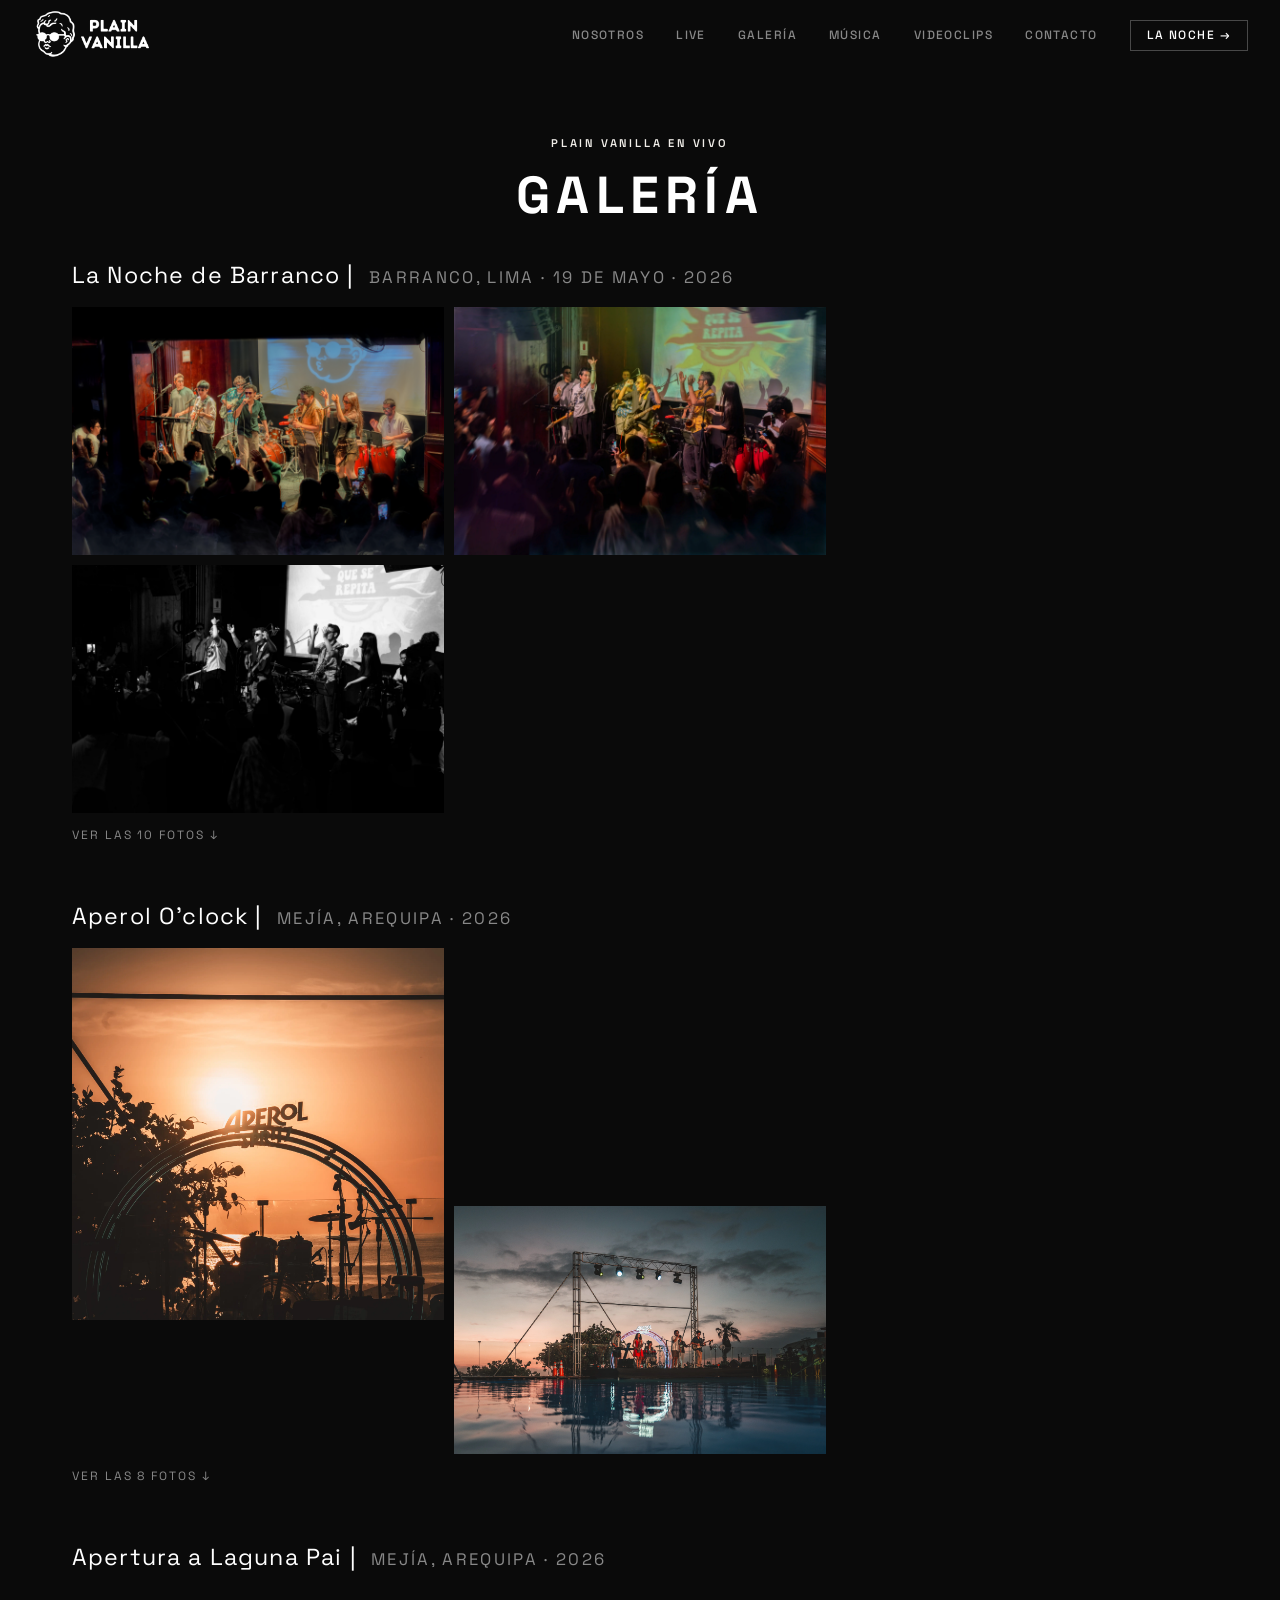
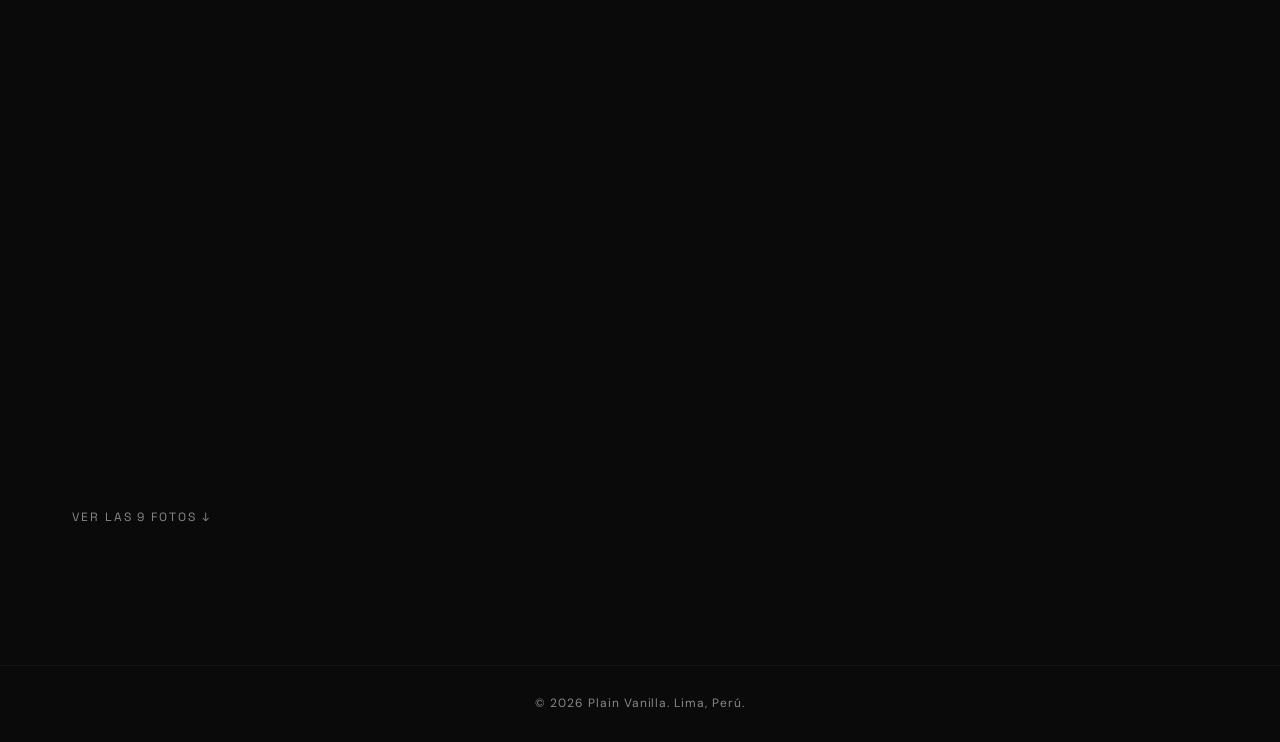
==== commit b667480a: "semi-optimización mobile" ====
--- a/galeria.html
+++ b/galeria.html
@@ -55,7 +55,6 @@
     <div class="container">
       <p class="eyebrow fade-in">Plain Vanilla en vivo</p>
       <h1 class="section-title fade-in">GALERÍA</h1>
-      <p class="section-subtitle fade-in">La Noche de Barranco · Mejía, Arequipa · 2026</p>
     </div>
   </section>
 
--- a/styles.css
+++ b/styles.css
@@ -377,6 +377,10 @@
   .carousel-dot   { width: 10px; height: 10px; }
   .carousel-slide { bottom: 3rem; }
   .carousel-dots  { bottom: 0; height: 3rem; align-items: center; }
+  .hero-bg {
+    inset: 0;
+    background-position: center 25%;
+  }
 }
 
 .hero-bg {
@@ -673,10 +677,10 @@
 /* Galería page intro */
 .galeria-intro {
   padding-top: 4rem;
-  padding-bottom: 1rem;
-}
-
-#galeria { padding-top: 2rem; }
+  padding-bottom: 0;
+}
+
+#galeria { padding-top: 1.5rem; }
 
 /* Gallery sections */
 .gallery-section {
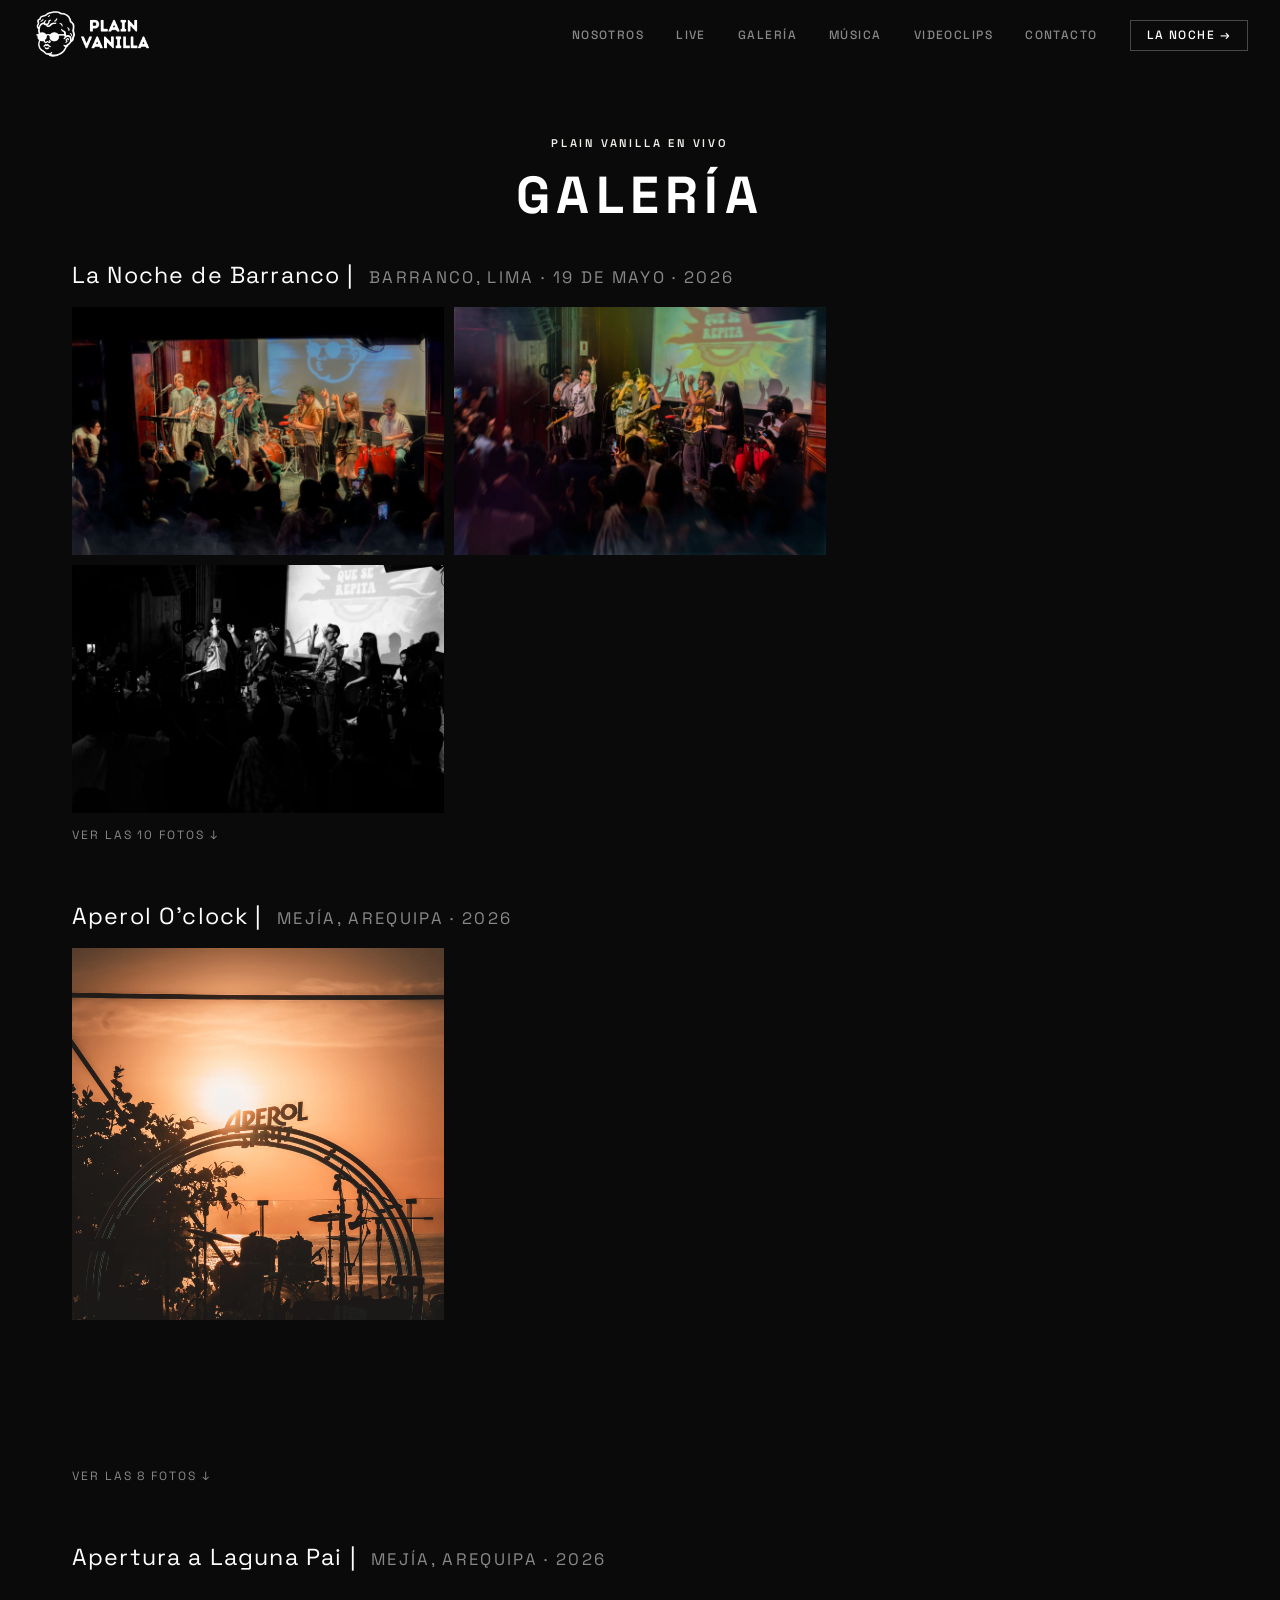
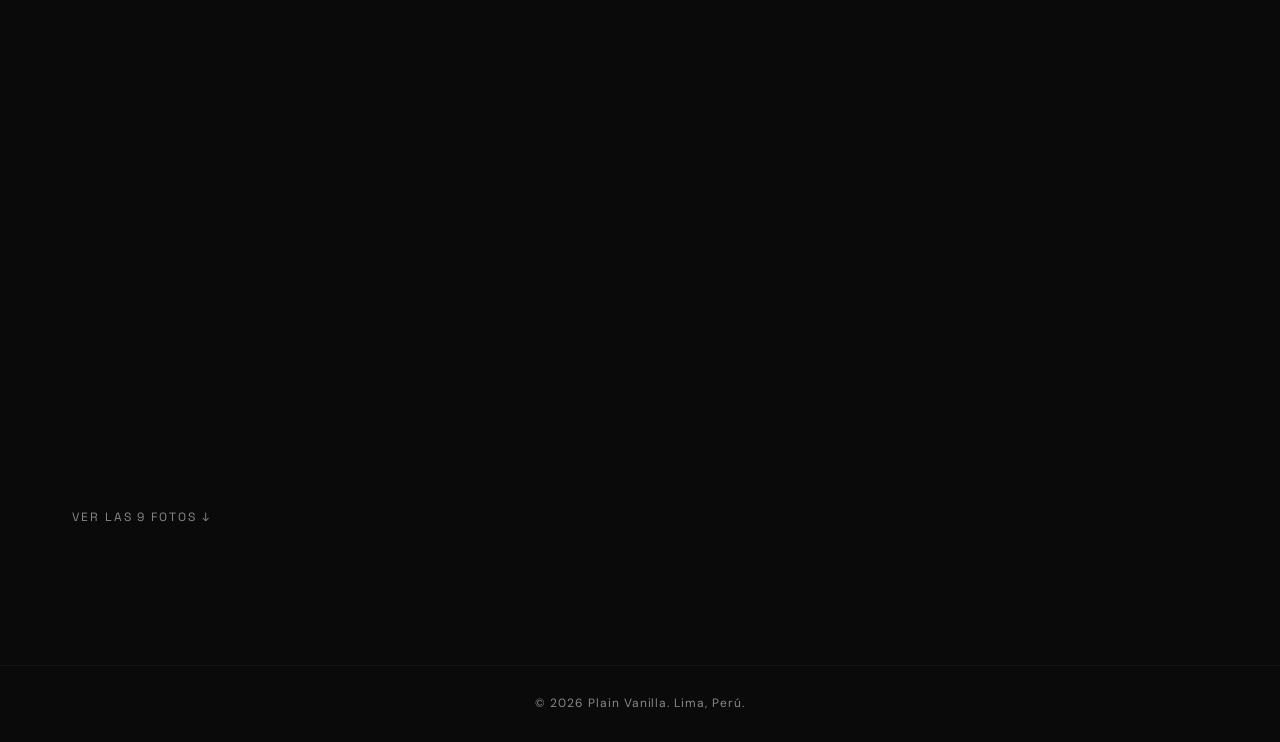
==== commit 21fb9c37: "SEO: add canonical, og:url, favicon and Twitter cards to galeria.html Co-Authored-By: Claude Sonnet " ====
--- a/galeria.html
+++ b/galeria.html
@@ -12,6 +12,19 @@
   <meta property="og:image"       content="assets/Live/la%20noche%201905/LaNoche_02.webp">
   <meta property="og:type"        content="website">
   <meta property="og:locale"      content="es_PE">
+
+  <!-- Canonical & URL -->
+  <link rel="canonical" href="https://plainvanilla-pe.github.io/galeria.html">
+  <meta property="og:url" content="https://plainvanilla-pe.github.io/galeria.html">
+
+  <!-- Favicon -->
+  <link rel="icon" href="assets/Marca/logo.png" type="image/png">
+
+  <!-- Twitter Card (faltaba en esta página) -->
+  <meta name="twitter:card"        content="summary_large_image">
+  <meta name="twitter:title"       content="Plain Vanilla — Galería">
+  <meta name="twitter:description" content="Fotos de los shows en vivo de Plain Vanilla. Mejía, Arequipa 2026.">
+  <meta name="twitter:image"       content="https://plainvanilla-pe.github.io/assets/Live/la%20noche%201905/LaNoche_02.webp">
 
   <!-- Fonts -->
   <link rel="preconnect" href="https://fonts.googleapis.com">
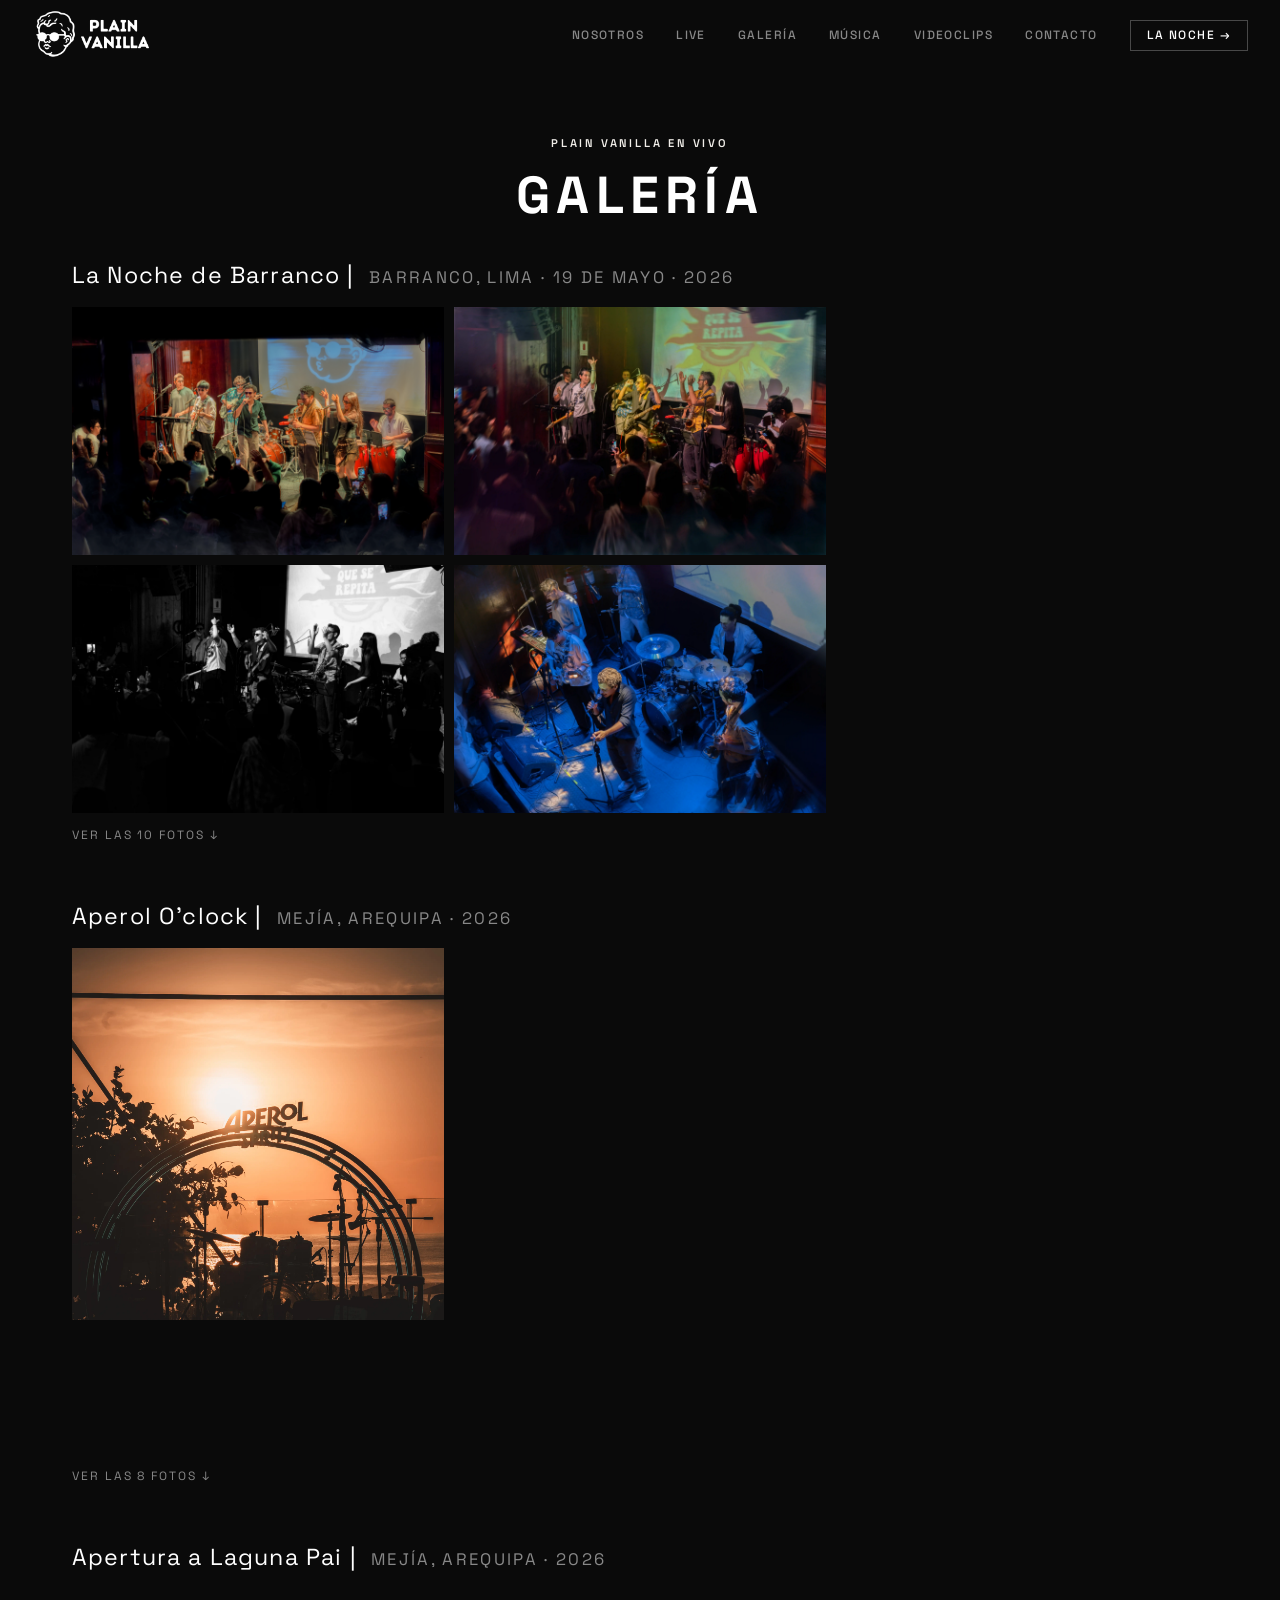
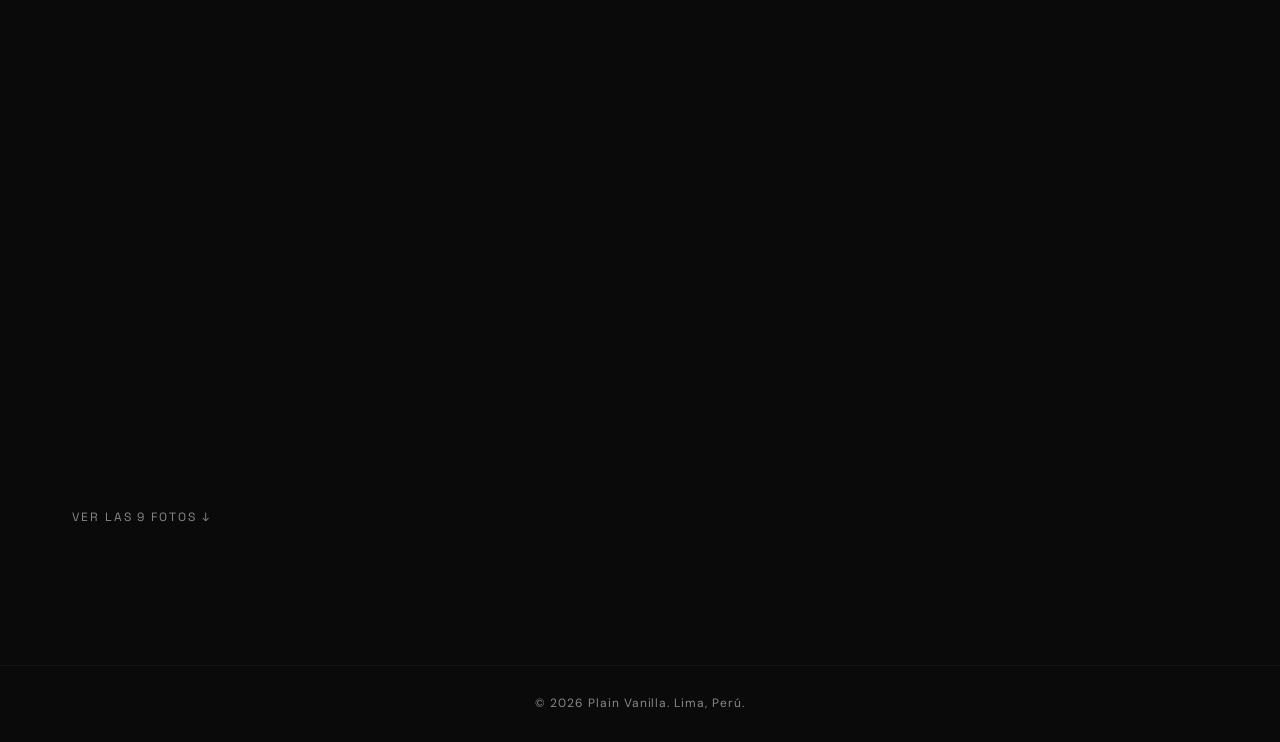
==== commit 62bfb61a: "SEO orgánico: canonical, og:url, og:image absoluto, favicon, JSON-LD, sitemap, robots Co-Authored-By" ====
--- a/galeria.html
+++ b/galeria.html
@@ -6,25 +6,25 @@
   <title>Plain Vanilla — Galería</title>
   <meta name="description" content="Fotos de los shows en vivo de Plain Vanilla. Aperol O'Clock y Apertura a Laguna Pai — Mejía, Arequipa 2026.">
 
+  <!-- Canonical -->
+  <link rel="canonical" href="https://plainvanilla-pe.github.io/galeria.html">
+
   <!-- Open Graph -->
   <meta property="og:title"       content="Plain Vanilla — Galería">
   <meta property="og:description" content="Fotos de los shows en vivo de Plain Vanilla. Mejía, Arequipa 2026.">
-  <meta property="og:image"       content="assets/Live/la%20noche%201905/LaNoche_02.webp">
+  <meta property="og:image"       content="https://plainvanilla-pe.github.io/assets/Live/la%20noche%201905/LaNoche_02.webp">
+  <meta property="og:url"         content="https://plainvanilla-pe.github.io/galeria.html">
   <meta property="og:type"        content="website">
   <meta property="og:locale"      content="es_PE">
 
-  <!-- Canonical & URL -->
-  <link rel="canonical" href="https://plainvanilla-pe.github.io/galeria.html">
-  <meta property="og:url" content="https://plainvanilla-pe.github.io/galeria.html">
-
-  <!-- Favicon -->
-  <link rel="icon" href="assets/Marca/logo.png" type="image/png">
-
-  <!-- Twitter Card (faltaba en esta página) -->
+  <!-- Twitter Card -->
   <meta name="twitter:card"        content="summary_large_image">
   <meta name="twitter:title"       content="Plain Vanilla — Galería">
   <meta name="twitter:description" content="Fotos de los shows en vivo de Plain Vanilla. Mejía, Arequipa 2026.">
   <meta name="twitter:image"       content="https://plainvanilla-pe.github.io/assets/Live/la%20noche%201905/LaNoche_02.webp">
+
+  <!-- Favicon -->
+  <link rel="icon" href="assets/Marca/logo.png" type="image/png">
 
   <!-- Fonts -->
   <link rel="preconnect" href="https://fonts.googleapis.com">
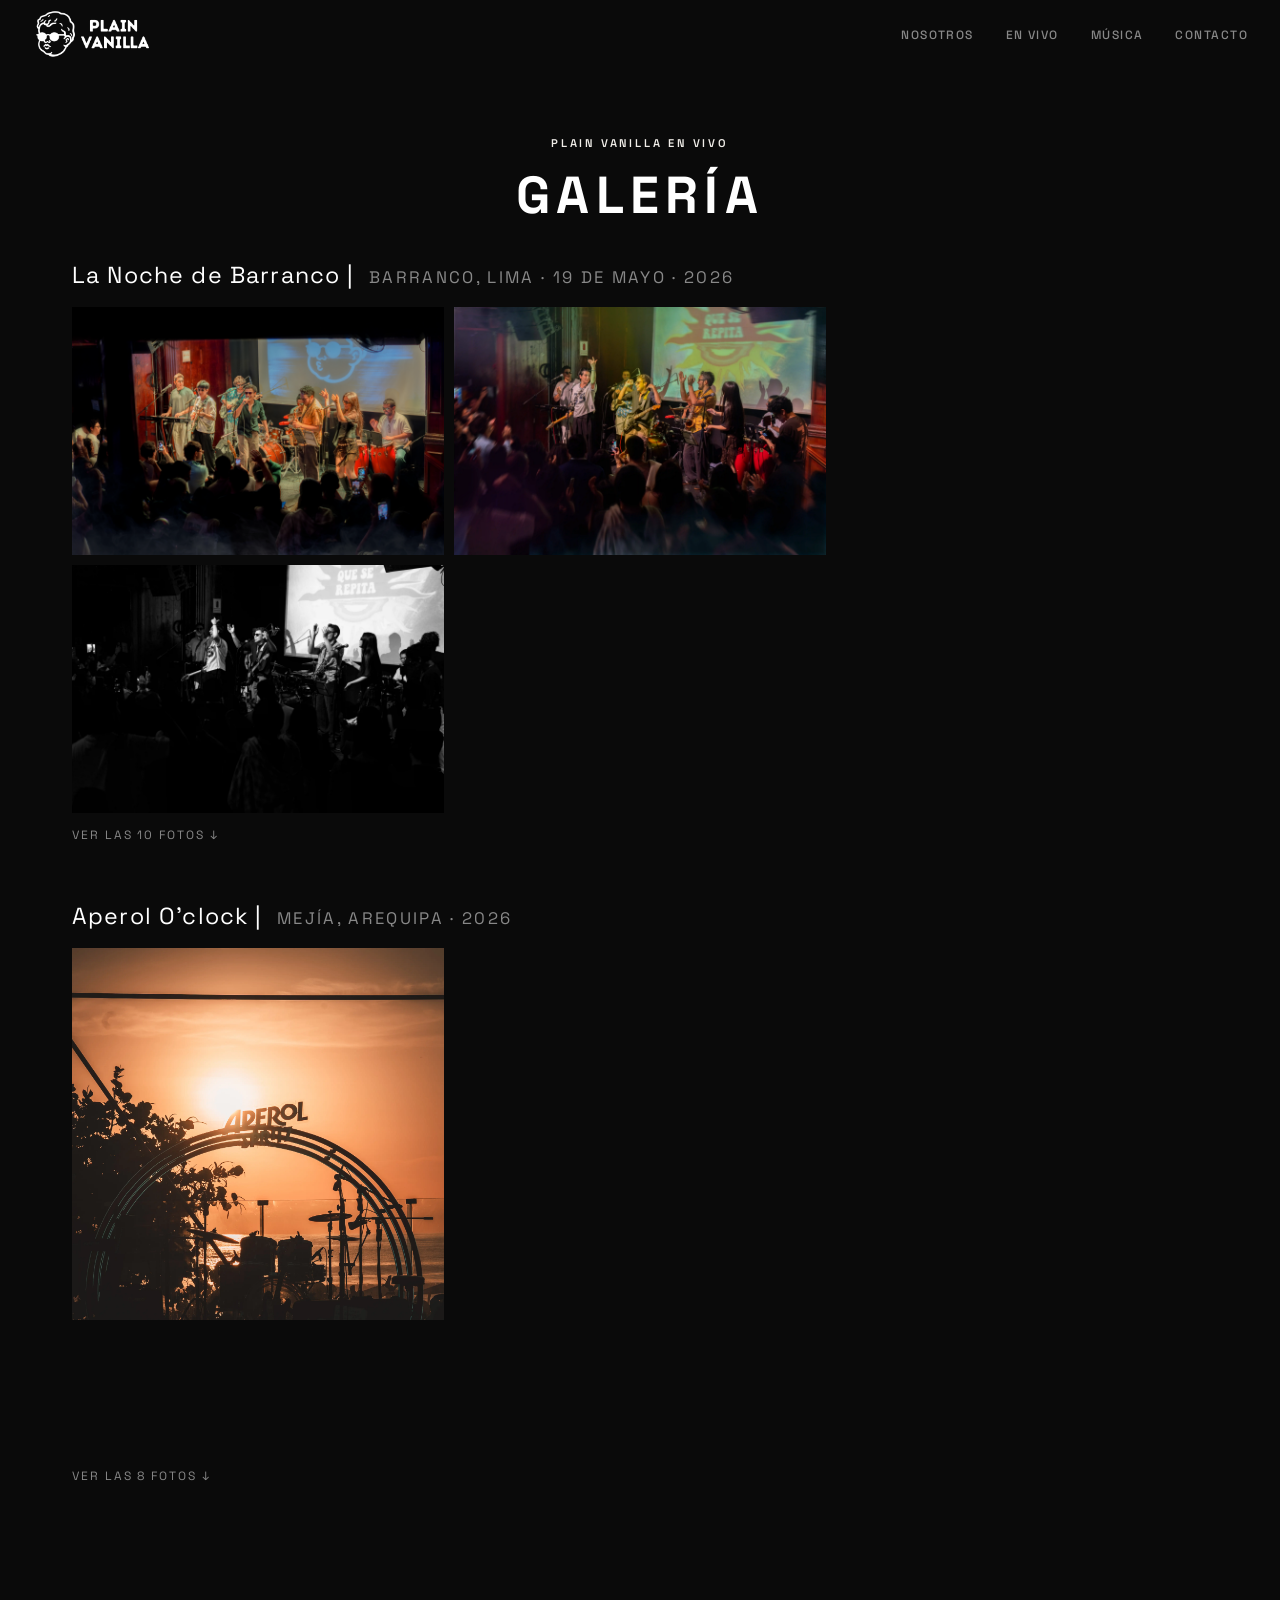
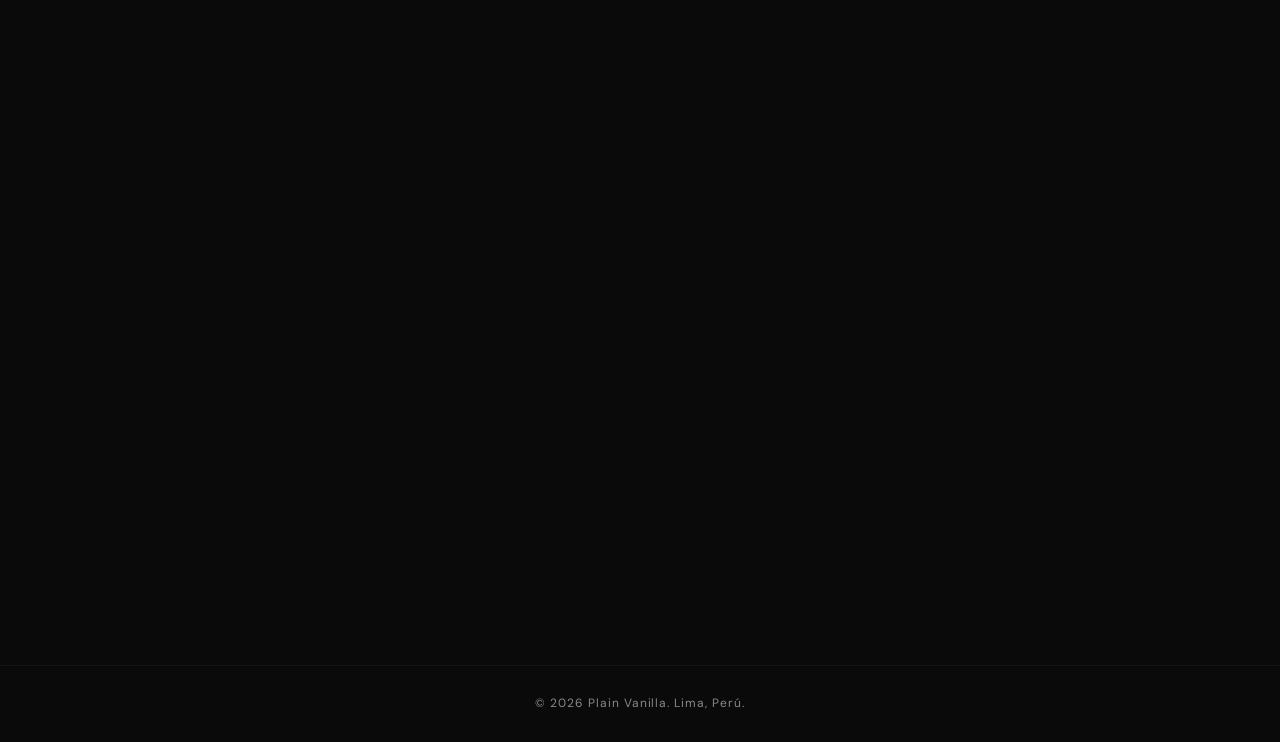
==== commit 2388bcc3: "cambios y mejoras a la sección en vivo" ====
--- a/galeria.html
+++ b/galeria.html
@@ -12,7 +12,7 @@
   <!-- Open Graph -->
   <meta property="og:title"       content="Plain Vanilla — Galería">
   <meta property="og:description" content="Fotos de los shows en vivo de Plain Vanilla. Mejía, Arequipa 2026.">
-  <meta property="og:image"       content="https://plainvanilla-pe.github.io/assets/Live/la%20noche%201905/LaNoche_02.webp">
+  <meta property="og:image"       content="https://plainvanilla-pe.github.io/assets/Live/la-noche-1905/LaNoche_02.webp">
   <meta property="og:url"         content="https://plainvanilla-pe.github.io/galeria.html">
   <meta property="og:type"        content="website">
   <meta property="og:locale"      content="es_PE">
@@ -21,7 +21,7 @@
   <meta name="twitter:card"        content="summary_large_image">
   <meta name="twitter:title"       content="Plain Vanilla — Galería">
   <meta name="twitter:description" content="Fotos de los shows en vivo de Plain Vanilla. Mejía, Arequipa 2026.">
-  <meta name="twitter:image"       content="https://plainvanilla-pe.github.io/assets/Live/la%20noche%201905/LaNoche_02.webp">
+  <meta name="twitter:image"       content="https://plainvanilla-pe.github.io/assets/Live/la-noche-1905/LaNoche_02.webp">
 
   <!-- Favicon -->
   <link rel="icon" href="assets/Marca/logo.png" type="image/png">
@@ -31,7 +31,7 @@
   <link rel="preconnect" href="https://fonts.gstatic.com" crossorigin>
   <link href="https://fonts.googleapis.com/css2?family=DM+Sans:ital,opsz,wght@0,9..40,300;0,9..40,400;0,9..40,500;1,9..40,300&family=Space+Grotesk:wght@300;400;500;600;700&display=swap" rel="stylesheet">
 
-  <link rel="stylesheet" href="styles.css">
+  <link rel="stylesheet" href="css/styles.css">
 </head>
 <body>
 
@@ -45,12 +45,9 @@
 
     <ul class="nav-links" id="nav-menu">
       <li><a href="index.html#nosotros">Nosotros</a></li>
-      <li><a href="index.html#live">Live</a></li>
-      <li><a href="galeria.html">Galería</a></li>
+      <li><a href="index.html#en-vivo">En Vivo</a></li>
       <li><a href="index.html#musica">Música</a></li>
-      <li><a href="index.html#videoclips">Videoclips</a></li>
       <li><a href="index.html#contacto">Contacto</a></li>
-      <li><a href="index.html#live" class="nav-show-btn">La Noche →</a></li>
     </ul>
 
     <button class="hamburger" aria-label="Abrir menú" aria-expanded="false" aria-controls="nav-menu">
@@ -142,6 +139,7 @@
   </div>
 
 
-  <script src="main.js"></script>
+  <script src="js/utils.js"></script>
+  <script src="js/main.js"></script>
 </body>
 </html>
--- a/css/styles.css
+++ b/css/styles.css
@@ -0,0 +1,1715 @@
+/* ============================================================
+   PLAIN VANILLA — styles.css
+   Shared styles for index.html and show.html
+   ============================================================ */
+
+/* === RESET & BASE === */
+*, *::before, *::after {
+  box-sizing: border-box;
+  margin: 0;
+  padding: 0;
+}
+
+:root {
+  --bg:         #0a0a0a;
+  --surface:    #111111;
+  --surface-2:  #181818;
+  --text:       #ffffff;
+  --muted:      #888888;
+  --accent:     #f0ede8;
+  --nav-height: 70px;
+  --section-v:  5rem;
+  --radius:     2px;
+  --ease:       0.3s ease;
+  --max-w:      1200px;
+}
+
+html {
+  scroll-behavior: smooth;
+  scroll-padding-top: var(--nav-height);
+}
+
+body {
+  background: var(--bg);
+  color: var(--text);
+  font-family: 'DM Sans', sans-serif;
+  font-size: 16px;
+  line-height: 1.65;
+  overflow-x: hidden;
+  -webkit-font-smoothing: antialiased;
+  padding-top: var(--nav-height);
+}
+
+img { display: block; max-width: 100%; height: auto; }
+a   { color: inherit; text-decoration: none; }
+ul  { list-style: none; }
+
+/* === TYPOGRAPHY === */
+h1, h2, h3, h4 {
+  font-family: 'Space Grotesk', sans-serif;
+  font-weight: 700;
+  line-height: 1.05;
+  letter-spacing: -0.02em;
+}
+
+.page-home h1,
+.page-home h2,
+.page-home h3,
+.page-home h4 { color: #e27743; }
+
+.page-home .show-title { color: #ebdcca; }
+
+/* === LAYOUT === */
+.container {
+  max-width: var(--max-w);
+  margin: 0 auto;
+  padding: 0 2rem;
+}
+
+section { padding: var(--section-v) 0; }
+
+/* === BUTTONS === */
+.btn {
+  display: inline-flex;
+  align-items: center;
+  gap: 0.5rem;
+  padding: 0.875rem 2.25rem;
+  font-family: 'Space Grotesk', sans-serif;
+  font-size: 0.8rem;
+  font-weight: 600;
+  letter-spacing: 0.12em;
+  text-transform: uppercase;
+  border: 1px solid currentColor;
+  border-radius: 20px;
+  cursor: pointer;
+  transition: background var(--ease), color var(--ease), border-color var(--ease);
+  position: relative;
+  overflow: hidden;
+}
+
+.btn-primary {
+  background: var(--text);
+  color: var(--bg);
+  border-color: var(--text);
+}
+.btn-primary:hover {
+  background: var(--accent);
+  border-color: var(--accent);
+  color: var(--bg);
+}
+
+.btn-outline {
+  background: transparent;
+  color: var(--text);
+  border-color: rgba(255,255,255,0.5);
+}
+.btn-outline:hover {
+  background: var(--text);
+  color: var(--bg);
+  border-color: var(--text);
+}
+
+.btn-sm {
+  padding: 0.5rem 1.25rem;
+  font-size: 0.7rem;
+}
+
+/* === SECTION LABELS === */
+.eyebrow {
+  font-family: 'Space Grotesk', sans-serif;
+  font-size: 0.7rem;
+  font-weight: 600;
+  letter-spacing: 0.25em;
+  text-transform: uppercase;
+  color: var(--accent);
+  text-align: center;
+  margin-bottom: 1rem;
+}
+
+.section-title {
+  font-size: clamp(2rem, 5vw, 3.25rem);
+  text-align: center;
+  letter-spacing: 0.12em;
+  margin-bottom: 1rem;
+}
+
+.section-subtitle {
+  text-align: center;
+  color: var(--muted);
+  max-width: 580px;
+  margin: 0 auto 3.5rem;
+  font-size: 0.95rem;
+}
+
+.section-body {
+  max-width: 680px;
+  margin: 0 auto 1.25rem;
+  text-align: center;
+  color: var(--muted);
+  font-size: 1rem;
+  line-height: 1.8;
+}
+
+/* === FADE-IN ON SCROLL === */
+.fade-in {
+  opacity: 0;
+  transform: translateY(28px);
+  transition: opacity 0.65s ease, transform 0.65s ease;
+}
+
+.fade-in.visible {
+  opacity: 1;
+  transform: translateY(0);
+}
+
+@media (prefers-reduced-motion: reduce) {
+  .fade-in {
+    opacity: 1;
+    transform: none;
+    transition: none;
+  }
+  html { scroll-behavior: auto; }
+}
+
+/* ============================================================
+   NAVBAR
+   ============================================================ */
+#navbar {
+  position: fixed;
+  top: 0; left: 0; right: 0;
+  z-index: 1000;
+  height: var(--nav-height);
+  display: flex;
+  align-items: center;
+  justify-content: space-between;
+  padding: 0 2rem;
+  background: var(--bg);
+  transition: border-color var(--ease);
+  border-bottom: 1px solid transparent;
+}
+
+#navbar.scrolled {
+  border-bottom-color: rgba(255,255,255,0.06);
+}
+
+.nav-logo img {
+  height: 51px;
+  width: auto;
+  object-fit: contain;
+  filter: brightness(0) invert(1);
+  transition: opacity var(--ease);
+}
+.nav-logo:hover img { opacity: 0.7; }
+
+.nav-links {
+  display: flex;
+  align-items: center;
+  gap: 2rem;
+}
+
+.nav-links a {
+  font-family: 'Space Grotesk', sans-serif;
+  font-size: 0.75rem;
+  font-weight: 500;
+  letter-spacing: 0.12em;
+  text-transform: uppercase;
+  color: var(--muted);
+  transition: color var(--ease);
+}
+.nav-links a:hover { color: var(--text); }
+
+.nav-show-btn {
+  color: var(--text) !important;
+  border: 1px solid rgba(255,255,255,0.25);
+  padding: 0.4rem 1rem;
+  transition: background var(--ease), border-color var(--ease) !important;
+}
+.nav-show-btn:hover {
+  background: var(--text) !important;
+  color: var(--bg) !important;
+  border-color: var(--text) !important;
+}
+
+/* Hamburger */
+.hamburger {
+  display: none;
+  flex-direction: column;
+  justify-content: center;
+  gap: 5px;
+  background: none;
+  border: none;
+  cursor: pointer;
+  padding: 8px;
+  z-index: 1001;
+}
+.hamburger span {
+  display: block;
+  width: 22px;
+  height: 1.5px;
+  background: var(--text);
+  transition: transform var(--ease), opacity var(--ease);
+}
+.hamburger.open span:nth-child(1) { transform: translateY(6.5px) rotate(45deg); }
+.hamburger.open span:nth-child(2) { opacity: 0; }
+.hamburger.open span:nth-child(3) { transform: translateY(-6.5px) rotate(-45deg); }
+
+@media (max-width: 768px) {
+  .hamburger { display: flex; }
+
+  .nav-links {
+    position: fixed;
+    inset: var(--nav-height) 0 0 0;
+    z-index: 999;
+    background: rgba(10,10,10,0.98);
+    backdrop-filter: blur(14px);
+    -webkit-backdrop-filter: blur(14px);
+    flex-direction: column;
+    align-items: center;
+    justify-content: center;
+    gap: 2rem;
+    overscroll-behavior: contain;
+    transform: translateX(100%);
+    transition: transform var(--ease);
+    pointer-events: none;
+  }
+  .nav-links.open {
+    transform: translateX(0);
+    pointer-events: all;
+  }
+  .nav-links a {
+    font-size: 1.1rem;
+    min-height: 44px;
+    display: flex;
+    align-items: center;
+    padding: 0 1rem;
+  }
+}
+
+/* ============================================================
+   HERO — CAROUSEL
+   ============================================================ */
+#hero {
+  position: relative;
+  height: calc(100svh - var(--nav-height));
+  min-height: calc(560px - var(--nav-height));
+  overflow: hidden;
+  padding: 0;
+  cursor: grab;
+}
+#hero:active { cursor: grabbing; }
+
+/* Slides */
+.carousel-slide {
+  position: absolute;
+  inset: 0;
+  opacity: 0;
+  pointer-events: none;
+  transition: opacity 0.8s ease;
+  display: flex;
+  align-items: center;
+  justify-content: center;
+}
+.carousel-slide.is-active {
+  opacity: 1;
+  pointer-events: auto;
+}
+
+/* Slide 2: show hero dentro del carrusel */
+.carousel-slide--show {
+  background: var(--bg);
+  align-items: center;
+  justify-content: flex-start;
+}
+.carousel-slide--show .show-hero-split {
+  width: 100%;
+}
+
+/* Flechas */
+.carousel-arrow {
+  position: absolute;
+  top: 50%;
+  transform: translateY(-50%);
+  z-index: 10;
+  background: rgba(255,255,255,0.08);
+  border: 1px solid rgba(255,255,255,0.15);
+  color: var(--text);
+  width: 44px;
+  height: 44px;
+  border-radius: 50%;
+  font-size: 1.1rem;
+  cursor: pointer;
+  display: flex;
+  align-items: center;
+  justify-content: center;
+  transition: background var(--ease), border-color var(--ease);
+}
+.carousel-arrow:hover { background: rgba(255,255,255,0.18); border-color: rgba(255,255,255,0.35); }
+.carousel-arrow--prev { left: 1.5rem; }
+.carousel-arrow--next { right: 1.5rem; }
+
+/* Dots */
+.carousel-dots {
+  position: absolute;
+  bottom: 1.75rem;
+  left: 50%;
+  transform: translateX(-50%);
+  display: flex;
+  gap: 8px;
+  z-index: 10;
+}
+.carousel-dot {
+  width: 8px;
+  height: 8px;
+  border-radius: 50%;
+  border: none;
+  background: rgba(255,255,255,0.3);
+  cursor: pointer;
+  padding: 0;
+  transition: background var(--ease), transform var(--ease);
+}
+.carousel-dot.is-active {
+  background: #e27743;
+  transform: scale(1.25);
+}
+
+@media (max-width: 768px) {
+  .carousel-arrow { display: none; }
+  .carousel-dot   { width: 10px; height: 10px; }
+  .carousel-slide { bottom: 3rem; }
+  .carousel-dots  { bottom: 0; height: 3rem; align-items: center; }
+  .hero-bg {
+    inset: 0;
+    background-position: center 25%;
+  }
+}
+
+.hero-bg {
+  position: absolute;
+  inset: -10%;
+  background-size: cover;
+  background-position: center;
+  background-repeat: no-repeat;
+  will-change: transform;
+}
+
+.hero-bg::after {
+  content: '';
+  position: absolute;
+  inset: 0;
+  background: linear-gradient(
+    to bottom,
+    rgba(10,10,10,0.25) 0%,
+    rgba(10,10,10,0.15) 40%,
+    rgba(10,10,10,0.75) 100%
+  );
+}
+
+.hero-content {
+  position: relative;
+  z-index: 1;
+  text-align: center;
+  display: flex;
+  flex-direction: column;
+  align-items: center;
+  gap: 2rem;
+  padding: 0 1.5rem;
+}
+
+.hero-logo {
+  width: 70px;
+  height: auto;
+  filter: brightness(0) invert(1);
+  opacity: 0.9;
+}
+
+.hero-content h1 {
+  font-size: clamp(4.5rem, 18vw, 11rem);
+  font-weight: 700;
+  letter-spacing: 0.06em;
+  line-height: 0.88;
+  text-shadow: 0 4px 60px rgba(0,0,0,0.4);
+}
+
+/* ============================================================
+   PRÓXIMO SENCILLO
+   ============================================================ */
+#proximo-sencillo {
+  background: var(--surface);
+  padding: var(--section-v) 2rem;
+  border-top: 1px solid rgba(255,255,255,0.06);
+  border-bottom: 1px solid rgba(255,255,255,0.06);
+}
+
+/* Dos columnas: portada izq | info + countdown der */
+.release-split {
+  display: grid;
+  grid-template-columns: 1fr 1fr;
+  gap: 4rem;
+  align-items: center;
+  max-width: 960px;
+  margin: 0 auto;
+}
+
+/* Portada B&W */
+.release-cover-wrap {
+  display: flex;
+  justify-content: center;
+}
+
+.release-cover {
+  position: relative;
+  width: 100%;
+  max-width: 380px;
+  aspect-ratio: 1;
+  overflow: hidden;
+}
+
+.release-cover img {
+  width: 100%;
+  height: 100%;
+  object-fit: cover;
+  filter: grayscale(100%) contrast(1.08);
+  display: block;
+}
+
+/* Overlay con fecha */
+.release-date-overlay {
+  position: absolute;
+  bottom: 0;
+  left: 0;
+  right: 0;
+  padding: 1.5rem 1.25rem 1.25rem;
+  background: linear-gradient(to top, rgba(0,0,0,0.88) 0%, transparent 100%);
+  display: flex;
+  flex-direction: column;
+  align-items: center;
+  gap: 0.2rem;
+}
+
+.overlay-label {
+  font-family: 'Space Grotesk', sans-serif;
+  font-size: 0.6rem;
+  letter-spacing: 0.3em;
+  text-transform: uppercase;
+  color: var(--accent);
+}
+
+.overlay-date {
+  font-family: 'Space Grotesk', sans-serif;
+  font-size: 1.6rem;
+  font-weight: 700;
+  letter-spacing: 0.08em;
+  color: #ffffff;
+  line-height: 1;
+}
+
+/* Info + countdown: alineado a la izquierda en desktop */
+.release-info {
+  display: flex;
+  flex-direction: column;
+  align-items: flex-start;
+  gap: 0;
+}
+
+.release-info .eyebrow {
+  text-align: left;
+}
+
+.release-name {
+  font-size: clamp(2.5rem, 6vw, 4.5rem);
+  letter-spacing: 0.05em;
+  color: var(--accent);
+  margin-bottom: 0.5rem;
+  font-style: italic;
+  line-height: 1;
+}
+
+.release-date-tag {
+  font-family: 'Space Grotesk', sans-serif;
+  font-size: 0.75rem;
+  letter-spacing: 0.35em;
+  color: var(--muted);
+  margin-bottom: 2.5rem;
+  text-transform: uppercase;
+}
+
+.release-info .countdown {
+  justify-content: flex-start;
+  margin-bottom: 2.5rem;
+}
+
+/* Mobile: stack */
+@media (max-width: 700px) {
+  .release-split {
+    grid-template-columns: 1fr;
+    gap: 2.5rem;
+  }
+  .release-cover {
+    max-width: 260px;
+    margin: 0 auto;
+  }
+  .release-info {
+    align-items: center;
+  }
+  .release-info .eyebrow,
+  .release-info .countdown {
+    text-align: center;
+    justify-content: center;
+  }
+}
+
+@media (max-width: 480px) {
+  #proximo-sencillo .countdown-num  { font-size: 2rem; }
+  #proximo-sencillo .countdown-sep  { font-size: 1.4rem; }
+  #proximo-sencillo .countdown-unit { min-width: 52px; }
+}
+
+.countdown {
+  display: flex;
+  align-items: flex-start;
+  justify-content: center;
+  gap: 0.25rem;
+  margin-bottom: 3rem;
+}
+
+.countdown-unit {
+  display: flex;
+  flex-direction: column;
+  align-items: center;
+  min-width: 90px;
+}
+
+.countdown-num {
+  font-family: 'Space Grotesk', sans-serif;
+  font-size: clamp(2.5rem, 7vw, 4.5rem);
+  font-weight: 700;
+  line-height: 1;
+  color: var(--text);
+  font-variant-numeric: tabular-nums;
+}
+
+.countdown-label {
+  font-size: 0.6rem;
+  letter-spacing: 0.2em;
+  text-transform: uppercase;
+  color: var(--muted);
+  margin-top: 0.35rem;
+}
+
+.countdown-sep {
+  font-family: 'Space Grotesk', sans-serif;
+  font-size: clamp(2rem, 5vw, 3.5rem);
+  font-weight: 300;
+  color: rgba(255,255,255,0.2);
+  padding-top: 0.05em;
+  line-height: 1;
+  user-select: none;
+}
+
+/* ============================================================
+   NOSOTROS
+   ============================================================ */
+#nosotros { background: var(--bg); }
+
+.members-grid {
+  display: grid;
+  grid-template-columns: repeat(4, 1fr);
+  gap: 1.5rem;
+  margin-top: 3.5rem;
+}
+
+.member-card { text-align: center; }
+
+.member-photo {
+  aspect-ratio: 3 / 4;
+  overflow: hidden;
+  margin-bottom: 1rem;
+  background: var(--surface-2);
+}
+
+.member-photo img {
+  width: 100%;
+  height: 100%;
+  object-fit: cover;
+  object-position: top center;
+  transition: transform 0.55s ease;
+}
+.member-card:hover .member-photo img { transform: scale(1.05); }
+
+.member-photo-placeholder {
+  width: 100%;
+  height: 100%;
+  background: var(--surface-2);
+  display: flex;
+  align-items: center;
+  justify-content: center;
+}
+
+.member-photo-placeholder svg {
+  width: 40px;
+  opacity: 0.2;
+}
+
+.member-card h3 {
+  font-size: 0.9rem;
+  font-weight: 600;
+  letter-spacing: 0.03em;
+  margin-bottom: 0.3rem;
+}
+.member-card .member-role {
+  font-size: 0.75rem;
+  color: var(--muted);
+  letter-spacing: 0.06em;
+}
+
+@media (max-width: 860px) {
+  .members-grid { grid-template-columns: repeat(2, 1fr); }
+}
+@media (max-width: 480px) {
+  .members-grid { grid-template-columns: repeat(2, 1fr); gap: 1rem; }
+}
+
+/* ============================================================
+   LIVE
+   ============================================================ */
+#live { background: var(--surface); }
+
+/* Galería page intro */
+.galeria-intro {
+  padding-top: 4rem;
+  padding-bottom: 0;
+}
+
+#galeria { padding-top: 1.5rem; }
+
+/* Gallery sections */
+.gallery-section {
+  margin-bottom: 3.5rem;
+}
+
+.gallery-section-header {
+  margin-bottom: 1.25rem;
+}
+
+.gallery-section-title {
+  font-size: clamp(1.1rem, 2.2vw, 1.45rem);
+  letter-spacing: 0.05em;
+  font-weight: 400;
+}
+
+.gallery-section-meta {
+  font-size: 0.72em;
+  letter-spacing: 0.14em;
+  color: var(--muted);
+  font-family: 'Space Grotesk', sans-serif;
+  text-transform: uppercase;
+  vertical-align: middle;
+}
+
+.gallery-item--hidden {
+  display: none;
+}
+
+.gallery-item--reduced img {
+  width: 67%;
+  margin: 0 auto;
+}
+
+.gallery-expand-btn,
+.gallery-collapse-btn {
+  display: inline-block;
+  margin-top: 0.875rem;
+  background: none;
+  border: none;
+  font-family: 'Space Grotesk', sans-serif;
+  font-size: 0.75rem;
+  letter-spacing: 0.16em;
+  text-transform: uppercase;
+  color: var(--muted);
+  cursor: pointer;
+  padding: 0;
+  transition: color var(--ease);
+}
+.gallery-expand-btn:hover,
+.gallery-collapse-btn:hover { color: var(--text); }
+.gallery-expand-btn[hidden],
+.gallery-collapse-btn[hidden] { display: none; }
+
+/* Gallery grid */
+.gallery-grid {
+  columns: 3;
+  column-gap: 0.625rem;
+}
+
+.gallery-item {
+  break-inside: avoid;
+  margin-bottom: 0.625rem;
+  overflow: hidden;
+  cursor: pointer;
+  position: relative;
+}
+
+.gallery-item img {
+  width: 100%;
+  display: block;
+  transition: transform 0.45s ease, filter 0.45s ease;
+}
+
+.gallery-item::after {
+  content: '';
+  position: absolute;
+  inset: 0;
+  background: rgba(0,0,0,0);
+  transition: background 0.35s ease;
+}
+
+.gallery-item:hover img { transform: scale(1.04); }
+.gallery-item:hover::after { background: rgba(0,0,0,0.35); }
+
+@media (max-width: 768px) { .gallery-grid { columns: 2; } }
+@media (max-width: 480px) { .gallery-grid { columns: 1; } }
+
+/* ============================================================
+   LIGHTBOX
+   ============================================================ */
+#lightbox {
+  position: fixed;
+  inset: 0;
+  z-index: 9999;
+  background: rgba(0,0,0,0.94);
+  display: flex;
+  align-items: center;
+  justify-content: center;
+  opacity: 0;
+  pointer-events: none;
+  transition: opacity 0.3s ease;
+}
+
+#lightbox.open {
+  opacity: 1;
+  pointer-events: all;
+}
+
+.lightbox-img {
+  max-width: 88vw;
+  max-height: 82vh;
+  object-fit: contain;
+  user-select: none;
+  display: block;
+}
+
+.lightbox-close {
+  position: absolute;
+  top: 1.25rem;
+  right: 1.5rem;
+  background: none;
+  border: none;
+  color: var(--text);
+  font-size: 1.75rem;
+  line-height: 1;
+  cursor: pointer;
+  opacity: 0.5;
+  transition: opacity var(--ease);
+  font-family: 'Space Grotesk', sans-serif;
+}
+.lightbox-close:hover { opacity: 1; }
+
+.lightbox-nav {
+  position: absolute;
+  top: 50%;
+  transform: translateY(-50%);
+  background: rgba(255,255,255,0.05);
+  border: 1px solid rgba(255,255,255,0.15);
+  color: var(--text);
+  width: 44px;
+  height: 44px;
+  display: flex;
+  align-items: center;
+  justify-content: center;
+  cursor: pointer;
+  font-size: 1.1rem;
+  transition: background var(--ease);
+}
+.lightbox-nav:hover { background: rgba(255,255,255,0.12); }
+.lightbox-prev { left: 1.25rem; }
+.lightbox-next { right: 1.25rem; }
+
+.lightbox-counter {
+  position: absolute;
+  bottom: 1.25rem;
+  left: 50%;
+  transform: translateX(-50%);
+  font-family: 'Space Grotesk', sans-serif;
+  font-size: 0.7rem;
+  letter-spacing: 0.15em;
+  color: var(--muted);
+}
+
+/* ============================================================
+   MÚSICA
+   ============================================================ */
+#musica { background: var(--bg); }
+
+.music-grid {
+  display: grid;
+  grid-template-columns: repeat(4, 1fr);
+  gap: 1.5rem;
+}
+
+.music-card { text-align: center; }
+
+.music-cover {
+  position: relative;
+  aspect-ratio: 1;
+  overflow: hidden;
+  margin-bottom: 1rem;
+  background: var(--surface-2);
+  cursor: pointer;
+}
+
+.music-cover img {
+  width: 100%;
+  height: 100%;
+  object-fit: cover;
+  transition: transform 0.45s ease;
+}
+
+.music-overlay {
+  position: absolute;
+  inset: 0;
+  background: rgba(0,0,0,0.5);
+  display: flex;
+  align-items: center;
+  justify-content: center;
+  opacity: 0;
+  transition: opacity 0.3s ease;
+}
+
+.music-card:hover .music-cover img { transform: scale(1.06); }
+.music-card:hover .music-overlay  { opacity: 1; }
+
+.play-icon { width: 44px; height: 44px; fill: var(--text); }
+
+.music-card h3 {
+  font-size: 0.8rem;
+  font-weight: 600;
+  letter-spacing: 0.1em;
+  margin-bottom: 0.75rem;
+}
+
+@media (max-width: 860px) {
+  .music-grid { grid-template-columns: repeat(2, 1fr); }
+}
+
+/* ============================================================
+   VIDEOCLIPS
+   ============================================================ */
+#videoclips { background: var(--surface); }
+
+.videoclips-quote {
+  text-align: center;
+  color: var(--muted);
+  font-style: italic;
+  font-size: 1rem;
+  margin-bottom: 3.5rem;
+}
+
+.videoclips-grid {
+  display: grid;
+  grid-template-columns: repeat(2, 1fr);
+  gap: 1.5rem;
+}
+
+.videoclip-wrap {
+  position: relative;
+  padding-bottom: 56.25%;
+  height: 0;
+  overflow: hidden;
+  background: var(--surface-2);
+}
+
+.videoclip-wrap iframe {
+  position: absolute;
+  inset: 0;
+  width: 100%;
+  height: 100%;
+  border: 0;
+}
+
+@media (max-width: 600px) {
+  .videoclips-grid { grid-template-columns: 1fr; }
+}
+
+/* ============================================================
+   PRÓXIMO SHOW (teaser in index.html)
+   ============================================================ */
+#proximo-show {
+  position: relative;
+  overflow: hidden;
+  border-top: 1px solid rgba(255,255,255,0.06);
+  padding: 0;
+}
+
+.show-teaser-bg {
+  position: absolute;
+  inset: -10%;
+  background-size: cover;
+  background-position: center;
+  will-change: transform;
+}
+
+.show-teaser-overlay {
+  position: relative;
+  z-index: 1;
+  background: linear-gradient(to bottom,
+    rgba(10,10,10,0.7)  0%,
+    rgba(10,10,10,0.6)  50%,
+    rgba(10,10,10,0.85) 100%
+  );
+  padding: var(--section-v) 2rem;
+}
+
+.show-teaser {
+  text-align: center;
+  max-width: 640px;
+  margin: 0 auto;
+}
+
+.show-meta {
+  display: flex;
+  align-items: center;
+  justify-content: center;
+  flex-wrap: wrap;
+  gap: 0.75rem 1.5rem;
+  margin: 1.75rem 0 2.5rem;
+}
+
+.show-meta-item {
+  font-family: 'Space Grotesk', sans-serif;
+  font-size: 0.8rem;
+  letter-spacing: 0.12em;
+  color: var(--accent);
+  text-transform: uppercase;
+}
+
+.show-meta-dot {
+  width: 3px;
+  height: 3px;
+  border-radius: 50%;
+  background: rgba(255,255,255,0.3);
+  flex-shrink: 0;
+}
+
+.show-teaser-btns {
+  display: flex;
+  align-items: center;
+  justify-content: center;
+  gap: 1rem;
+  flex-wrap: wrap;
+}
+
+/* ── Show art grid (show.html) ── */
+.show-art-section {
+  background: #ebdcca;
+  padding: 0;
+  overflow: hidden;
+  line-height: 0;
+}
+
+.show-art-grid {
+  display: grid;
+  grid-template-columns: repeat(3, 1fr);
+  gap: 0;
+}
+
+.show-art-item {
+  overflow: hidden;
+}
+
+.show-art-item img {
+  width: 100%;
+  height: auto;
+  display: block;
+  transition: transform 0.5s ease;
+}
+
+.show-art-item:hover img {
+  transform: scale(1.03);
+}
+
+
+
+/* ============================================================
+   CONTACTO
+   ============================================================ */
+#contacto {
+  background: var(--bg);
+  padding: 3.5rem 0;
+}
+
+.contacto-inner {
+  display: grid;
+  grid-template-columns: 1fr auto;
+  align-items: center;
+  gap: 3rem;
+}
+
+.contacto-email {
+  display: flex;
+  align-items: center;
+  gap: 0.75rem;
+  font-family: 'Space Grotesk', sans-serif;
+  font-size: 0.9rem;
+  color: var(--muted);
+  margin-bottom: 1.5rem;
+  transition: color var(--ease);
+}
+.contacto-email:hover { color: var(--text); }
+
+.social-list {
+  display: grid;
+  grid-template-columns: repeat(2, 1fr);
+  grid-template-rows: repeat(3, auto);
+  grid-auto-flow: column;
+  gap: 0.65rem 2.5rem;
+}
+
+.social-link {
+  display: flex;
+  align-items: center;
+  gap: 0.75rem;
+  color: var(--muted);
+  font-size: 0.85rem;
+  transition: color var(--ease);
+}
+.social-link:hover { color: var(--text); }
+
+.social-icon {
+  width: 16px;
+  height: 16px;
+  flex-shrink: 0;
+  fill: currentColor;
+}
+
+.contacto-logo img {
+  width: 180px;
+  filter: brightness(0) invert(1);
+  opacity: 1;
+}
+
+@media (max-width: 640px) {
+  .contacto-inner {
+    grid-template-columns: 1fr auto;
+    align-items: center;
+    gap: 1.5rem;
+  }
+  .contacto-logo { display: block; }
+  .contacto-logo img { width: 177px; }
+  .social-list {
+    grid-template-columns: 1fr;
+    grid-auto-flow: row;
+    gap: 1rem;
+  }
+  #contacto .section-title {
+    opacity: 1 !important;
+    transform: none !important;
+  }
+}
+
+/* ============================================================
+   FOOTER
+   ============================================================ */
+.site-footer {
+  padding: 1.75rem 2rem;
+  background: var(--bg);
+  text-align: center;
+  color: var(--muted);
+  font-size: 0.75rem;
+  letter-spacing: 0.08em;
+  border-top: 1px solid rgba(255,255,255,0.04);
+}
+
+/* ============================================================
+   SHOW PAGE (show.html specific)
+   ============================================================ */
+/* ── Hero split layout ──────────────────────────────────── */
+.show-hero {
+  position: relative;
+  background: var(--bg);
+  overflow: hidden;
+  padding-top: 0;
+}
+
+.show-hero-split {
+  display: flex;
+  align-items: center;
+  gap: clamp(2rem, 8vw, 6.875rem);
+}
+
+/* Left column — cream container matching Figma */
+.show-hero-left {
+  flex: 0 0 auto;
+  background: #ebdcca;
+  border: 10px solid #ebdcca;
+  padding: 0 32px;
+  display: flex;
+  align-items: center;
+  justify-content: center;
+  overflow: hidden;
+}
+
+.show-hero-img {
+  width: clamp(240px, 37vw, 535px);
+  aspect-ratio: 535 / 657;
+  object-fit: cover;
+  object-position: top center;
+  display: block;
+}
+
+/* Right column */
+.show-hero-right {
+  flex: 1;
+  display: flex;
+  flex-direction: column;
+  gap: 28px;
+  padding: 0 clamp(1.5rem, 4.5vw, 4rem) 0 0;
+  background: var(--bg);
+}
+
+.show-hero-right .eyebrow {
+  margin-bottom: 0;
+}
+
+.show-title {
+  font-size: clamp(2.5rem, 5vw, 4.5rem);
+  letter-spacing: 0.04em;
+  line-height: 1;
+  margin-bottom: 0;
+  color: #ebdcca;
+}
+
+.show-venue-line {
+  font-family: 'Space Grotesk', sans-serif;
+  font-size: 0.8rem;
+  letter-spacing: 0.2em;
+  text-transform: uppercase;
+  color: var(--muted);
+  margin-bottom: 0;
+}
+
+/* Countdown inside hero */
+.show-hero-countdown {
+  display: flex;
+  align-items: flex-start;
+  justify-content: space-between;
+  margin-bottom: 0;
+}
+
+.show-hero-countdown .countdown-unit {
+  display: flex;
+  flex-direction: column;
+  align-items: center;
+  gap: 6px;
+  width: clamp(60px, 8vw, 111px);
+}
+
+.show-hero-countdown .countdown-num {
+  font-family: 'Space Grotesk', sans-serif;
+  font-size: clamp(3rem, 6.5vw, 6rem);
+  font-weight: 700;
+  line-height: 0.69;
+  color: #e27743;
+  font-variant-numeric: tabular-nums;
+  letter-spacing: -0.014em;
+}
+
+.show-hero-countdown .countdown-label {
+  font-family: 'DM Sans', sans-serif;
+  font-size: 0.75rem;
+  font-weight: 400;
+  letter-spacing: 0.147em;
+  text-transform: uppercase;
+  color: var(--text);
+  margin-top: 0;
+}
+
+.show-hero-countdown .countdown-sep {
+  font-family: 'Space Grotesk', sans-serif;
+  font-size: clamp(1.8rem, 3.2vw, 3.2rem);
+  font-weight: 300;
+  color: var(--text);
+  padding-top: 0.05em;
+  line-height: 0.69;
+  user-select: none;
+}
+
+/* Hero ticket button — white, fixed size matching Figma */
+.show-ticket-link {
+  display: inline-flex;
+  align-items: center;
+  justify-content: center;
+  font-family: 'Space Grotesk', sans-serif;
+  font-size: 0.9rem;
+  font-weight: 700;
+  letter-spacing: 0.12em;
+  text-transform: uppercase;
+  color: #0a0a0a;
+  background: #fff;
+  border: 1px solid #fff;
+  border-radius: 20px;
+  width: 290px;
+  height: 57px;
+  align-self: flex-start;
+  transition: background var(--ease), color var(--ease), border-color var(--ease);
+}
+.show-ticket-link:hover {
+  background: transparent;
+  color: var(--text);
+  border-color: rgba(255,255,255,0.5);
+}
+
+@media (max-width: 768px) {
+  .show-hero-split {
+    flex-direction: column;
+    gap: 0;
+  }
+  .show-hero-left {
+    width: 100%;
+    padding: 0;
+    border-width: 0 0 10px 0;
+  }
+  .show-hero-img {
+    width: 100%;
+    max-height: 55svh;
+    aspect-ratio: 535 / 657;
+    object-fit: contain;
+    object-position: center;
+    margin: 0 auto;
+  }
+  .show-hero-right {
+    padding: 2rem 1.5rem 2.5rem;
+    gap: 20px;
+  }
+  .show-hero-countdown .countdown-unit { width: auto; min-width: 52px; }
+  .show-ticket-link { width: 100%; }
+}
+
+/* Carousel slide 2: más compacto para caber en 100svh */
+@media (max-width: 768px) {
+  /* Imagen: altura fija en svh, sin crop horizontal */
+  .carousel-slide--show .show-hero-img {
+    width: 100%;
+    height: 48svh;
+    max-height: 800px;
+    aspect-ratio: unset;
+    object-fit: cover;
+    object-position: top center;
+  }
+  /* Columna derecha: compacta */
+  .carousel-slide--show .show-hero-right    { padding: 1.25rem 1.5rem 1.5rem; gap: 10px; }
+  .carousel-slide--show .show-title         { font-size: 2rem; }
+  /* Countdown: visible pero pequeño */
+  .carousel-slide--show .show-hero-countdown .countdown-num { font-size: 1.8rem; line-height: 1; }
+  .carousel-slide--show .show-hero-countdown .countdown-sep { font-size: 1.2rem; line-height: 1; }
+}
+
+/* CTA principal */
+.show-cta-section {
+  background: var(--bg);
+  padding: var(--section-v) 2rem;
+  text-align: center;
+}
+
+.ticket-price {
+  font-family: 'Space Grotesk', sans-serif;
+  font-size: 0.8rem;
+  letter-spacing: 0.15em;
+  color: var(--muted);
+  text-transform: uppercase;
+  margin-bottom: 2rem;
+}
+
+/* About show */
+.show-about {
+  background: var(--surface);
+  padding: var(--section-v) 2rem;
+}
+
+.show-about .container {
+  max-width: 720px;
+}
+
+.show-about h2,
+.show-faq h2 {
+  font-size: clamp(1.5rem, 3vw, 2.25rem);
+  letter-spacing: 0.08em;
+  text-align: center;
+  margin-bottom: 2rem;
+}
+
+.show-about p {
+  color: var(--muted);
+  text-align: center;
+  font-size: 1rem;
+  line-height: 1.8;
+  margin-bottom: 1.25rem;
+}
+
+/* Show gallery */
+.show-gallery {
+  background: var(--bg);
+  padding: var(--section-v) 0;
+}
+
+/* FOMO gallery — 2-column layout */
+.fomo-cols {
+  display: flex;
+  gap: 80px;
+  align-items: flex-start;
+  padding: 0 2rem;
+}
+
+.fomo-video-col {
+  flex: 0 0 55%;
+}
+
+.fomo-video-main {
+  background: #000;
+  aspect-ratio: 685 / 356;
+  margin-bottom: 11px;
+  overflow: hidden;
+}
+
+.fomo-video-row {
+  display: flex;
+  gap: 11px;
+}
+
+.fomo-video-small {
+  flex: 1;
+  background: #000;
+  aspect-ratio: 348 / 232;
+  overflow: hidden;
+}
+
+.fomo-video-main iframe,
+.fomo-video-small iframe {
+  width: 100%;
+  height: 100%;
+  display: block;
+  border: none;
+}
+
+/* Staggered photo grid */
+.fomo-photo-col {
+  flex: 1;
+  display: flex;
+  flex-wrap: wrap;
+  gap: 6px;
+  align-content: flex-start;
+  align-items: flex-start;
+}
+
+.fomo-photo-col .fp-sm {
+  width: calc(50% - 3px);
+  aspect-ratio: 215 / 156;
+  overflow: hidden;
+}
+
+.fomo-photo-col .fp-stack {
+  width: calc(50% - 3px);
+  display: flex;
+  flex-direction: column;
+  gap: 6px;
+}
+
+.fomo-photo-col .fp-c {
+  aspect-ratio: 214 / 223;
+  overflow: hidden;
+}
+
+.fomo-photo-col .fp-d {
+  aspect-ratio: 214 / 157;
+  overflow: hidden;
+}
+
+.fomo-photo-col .fp-tall {
+  width: calc(50% - 3px);
+  aspect-ratio: 222 / 411;
+  overflow: hidden;
+}
+
+.fomo-photo-col img {
+  width: 100%;
+  height: 100%;
+  object-fit: cover;
+  display: block;
+}
+
+@media (max-width: 900px) {
+  .fomo-cols { flex-direction: column; gap: 3rem; }
+  .fomo-video-col { flex: 0 0 100%; width: 100%; }
+}
+
+@media (max-width: 768px) {
+  .fomo-video-row { flex-direction: column; gap: 11px; }
+  .fomo-video-small { aspect-ratio: 685 / 356; }
+}
+
+/* Color utilities */
+.accent-orange,
+.eyebrow--orange { color: #e27743; }
+.accent-cream    { color: #ebdcca; }
+
+/* About rich text */
+.show-about .highlight {
+  color: var(--text);
+  font-weight: 600;
+}
+
+/* FAQ */
+.show-faq {
+  background: var(--surface);
+  padding: var(--section-v) 2rem;
+}
+
+.faq-list {
+  max-width: 680px;
+  margin: 0 auto;
+}
+
+.faq-item {
+  border-top: 1px solid rgba(255,255,255,0.08);
+  padding: 1.5rem 0;
+}
+
+.faq-item:last-child {
+  border-bottom: 1px solid rgba(255,255,255,0.08);
+}
+
+.faq-q {
+  font-family: 'Space Grotesk', sans-serif;
+  font-size: 0.9rem;
+  font-weight: 600;
+  letter-spacing: 0.04em;
+  margin-bottom: 0.5rem;
+}
+
+.faq-a {
+  color: var(--muted);
+  font-size: 0.9rem;
+  line-height: 1.7;
+}
+
+/* Show footer CTA */
+.show-footer-cta {
+  background: var(--bg);
+  padding: var(--section-v) 2rem;
+  text-align: center;
+  border-top: 1px solid rgba(255,255,255,0.06);
+}
+
+.show-footer-cta p {
+  color: var(--muted);
+  font-size: 0.85rem;
+  margin-top: 1.5rem;
+}
+
+.back-link {
+  display: inline-flex;
+  align-items: center;
+  gap: 0.5rem;
+  font-family: 'Space Grotesk', sans-serif;
+  font-size: 0.75rem;
+  letter-spacing: 0.12em;
+  text-transform: uppercase;
+  color: var(--muted);
+  margin-bottom: 0.5rem;
+  transition: color var(--ease);
+}
+.back-link:hover { color: var(--text); }
+
+/* ============================================================
+   EN VIVO — HUB UNIFICADO
+   ============================================================ */
+#en-vivo { background: var(--surface); }
+
+/* Tabs */
+.ev-tabs {
+  display: flex;
+  gap: 0;
+  margin-bottom: 2.5rem;
+  overflow-x: auto;
+  scrollbar-width: none;
+  -ms-overflow-style: none;
+  border-bottom: 1px solid rgba(255,255,255,0.06);
+}
+.ev-tabs::-webkit-scrollbar { display: none; }
+
+.ev-tab {
+  background: none;
+  border: none;
+  border-bottom: 2px solid transparent;
+  color: var(--muted);
+  font-family: 'Space Grotesk', sans-serif;
+  font-size: 0.75rem;
+  font-weight: 500;
+  letter-spacing: 0.16em;
+  text-transform: uppercase;
+  padding: 0.875rem 1.5rem;
+  cursor: pointer;
+  transition: color var(--ease), border-color var(--ease);
+  white-space: nowrap;
+  margin-bottom: -1px;
+}
+.ev-tab:hover { color: var(--text); }
+.ev-tab.is-active {
+  color: var(--text);
+  border-bottom-color: #e27743;
+}
+.ev-tab:focus-visible {
+  outline: 2px solid #e27743;
+  outline-offset: 2px;
+}
+
+/* Stage — featured video */
+.ev-stage {
+  margin-bottom: 0;
+}
+
+.ev-stage-video {
+  position: relative;
+  padding-bottom: 56.25%;
+  height: 0;
+  overflow: hidden;
+  background: #000;
+  transition: opacity 0.35s ease;
+}
+
+.ev-stage-video.is-fading {
+  opacity: 0;
+}
+
+.ev-stage-video iframe {
+  position: absolute;
+  inset: 0;
+  width: 100%;
+  height: 100%;
+  border: 0;
+}
+
+/* Stage caption */
+.ev-stage-caption {
+  font-family: 'Space Grotesk', sans-serif;
+  font-size: 0.75rem;
+  letter-spacing: 0.16em;
+  text-transform: uppercase;
+  color: var(--muted);
+  margin: 1rem 0 2.5rem;
+  transition: opacity 0.25s ease;
+}
+
+/* Mixed grid */
+.ev-grid {
+  transition: opacity 0.35s ease, transform 0.35s ease;
+}
+.ev-grid.is-fading {
+  opacity: 0;
+  transform: translateY(10px);
+}
+
+/* Video cards in the grid */
+.ev-card--video {
+  break-inside: avoid;
+  margin-bottom: 0.625rem;
+  overflow: hidden;
+  cursor: pointer;
+  position: relative;
+  background: #000;
+}
+
+.ev-thumb-wrap {
+  position: relative;
+  aspect-ratio: 16 / 9;
+  overflow: hidden;
+}
+
+.ev-card--video img {
+  width: 100%;
+  height: 100%;
+  object-fit: cover;
+  display: block;
+  transition: transform 0.45s ease;
+}
+.ev-card--video:hover img { transform: scale(1.04); }
+
+/* Play overlay */
+.ev-play-overlay {
+  position: absolute;
+  inset: 0;
+  background: rgba(0,0,0,0.3);
+  display: flex;
+  align-items: center;
+  justify-content: center;
+  transition: background 0.3s ease;
+}
+.ev-card--video:hover .ev-play-overlay { background: rgba(0,0,0,0.1); }
+
+.ev-play-icon {
+  width: 48px;
+  height: 48px;
+  background: rgba(255,255,255,0.12);
+  border: 1.5px solid rgba(255,255,255,0.55);
+  border-radius: 50%;
+  display: flex;
+  align-items: center;
+  justify-content: center;
+  transition: background 0.3s ease, transform 0.3s ease;
+}
+.ev-card--video:hover .ev-play-icon {
+  background: rgba(255,255,255,0.22);
+  transform: scale(1.1);
+}
+.ev-play-icon svg {
+  width: 18px;
+  height: 18px;
+  fill: #fff;
+  margin-left: 3px;
+}
+
+/* Song label */
+.ev-song-label {
+  position: absolute;
+  bottom: 0;
+  left: 0;
+  right: 0;
+  padding: 1.25rem 1rem 0.75rem;
+  background: linear-gradient(to top, rgba(0,0,0,0.8) 0%, transparent 100%);
+  font-family: 'Space Grotesk', sans-serif;
+  font-size: 0.68rem;
+  letter-spacing: 0.18em;
+  text-transform: uppercase;
+  color: var(--accent);
+  opacity: 0;
+  transform: translateY(4px);
+  transition: opacity 0.3s ease, transform 0.3s ease;
+}
+.ev-card--video:hover .ev-song-label {
+  opacity: 1;
+  transform: translateY(0);
+}
+
+/* Now Playing ring */
+.ev-card--now-playing {
+  outline: 2px solid #e27743;
+  outline-offset: 0;
+}
+.ev-card--now-playing .ev-play-overlay {
+  background: rgba(226,119,67,0.08);
+}
+
+/* CTA */
+.ev-cta {
+  text-align: center;
+  margin-top: 2.5rem;
+}
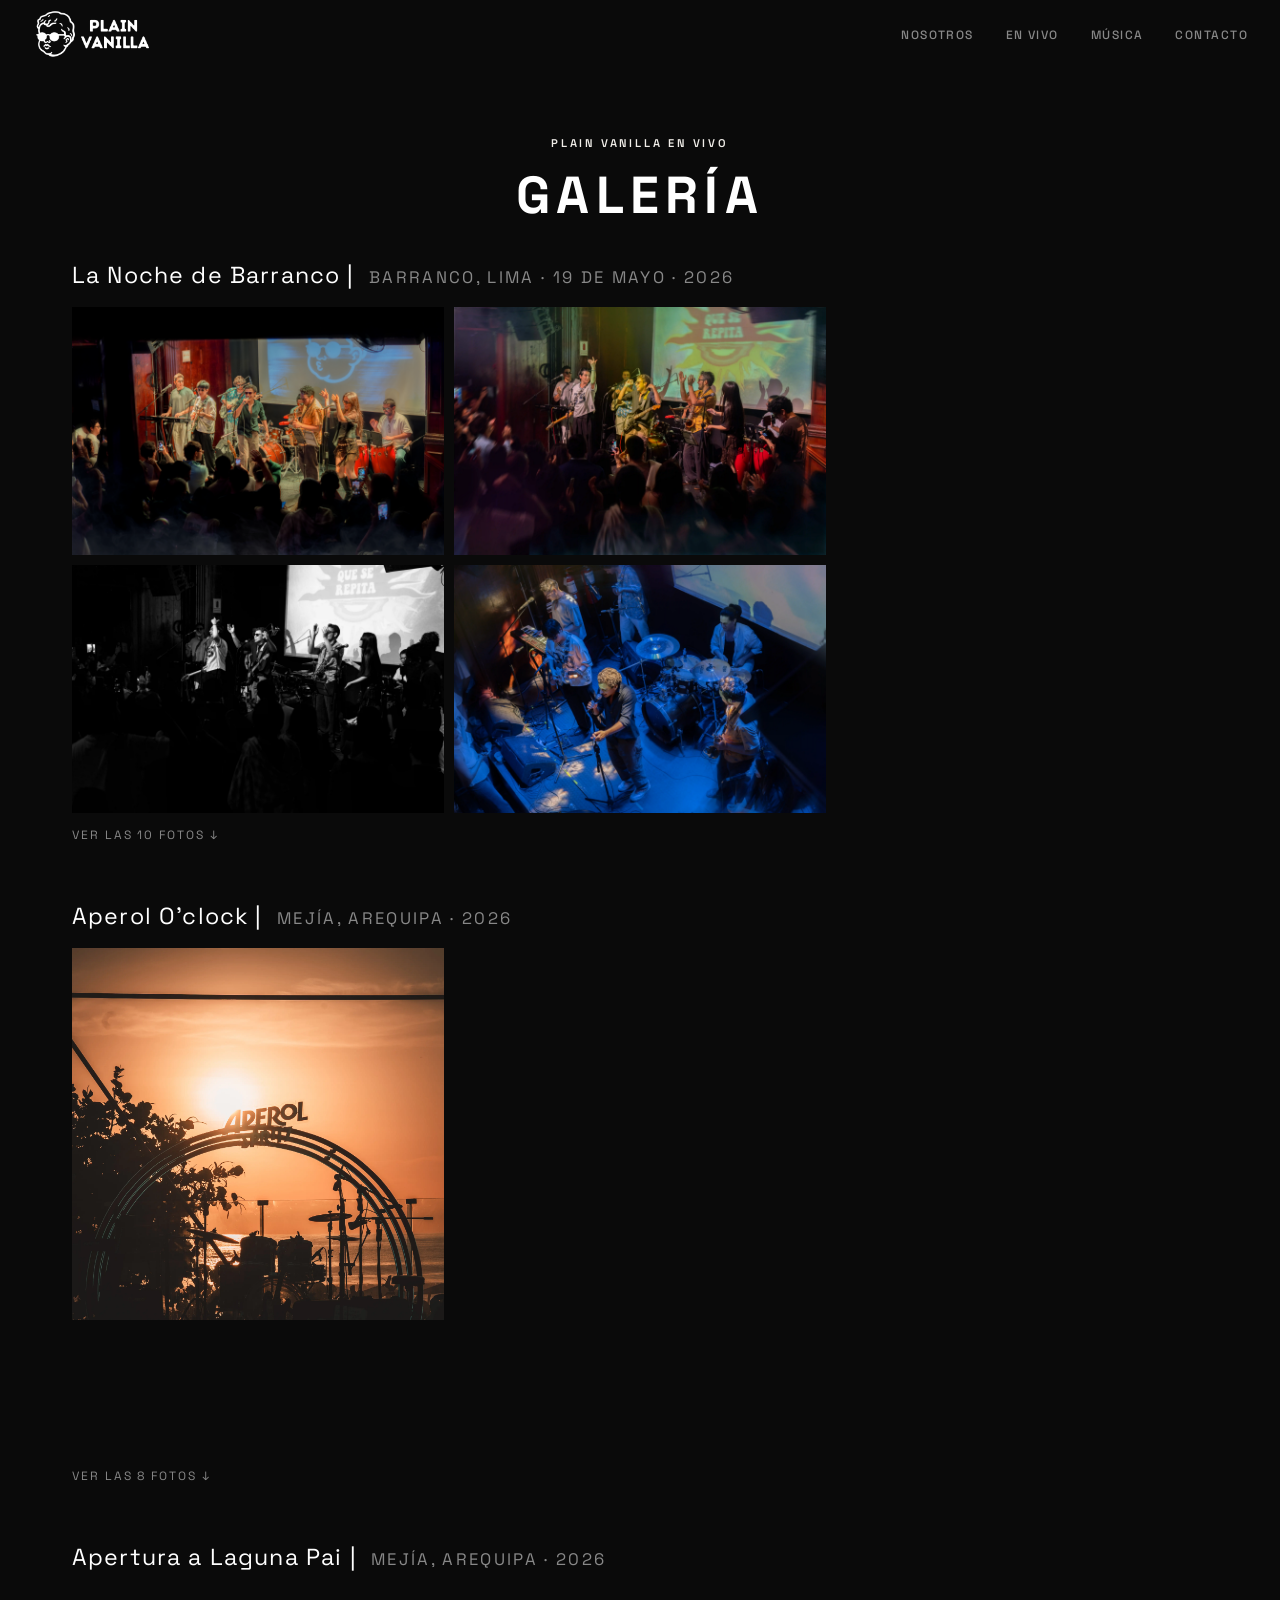
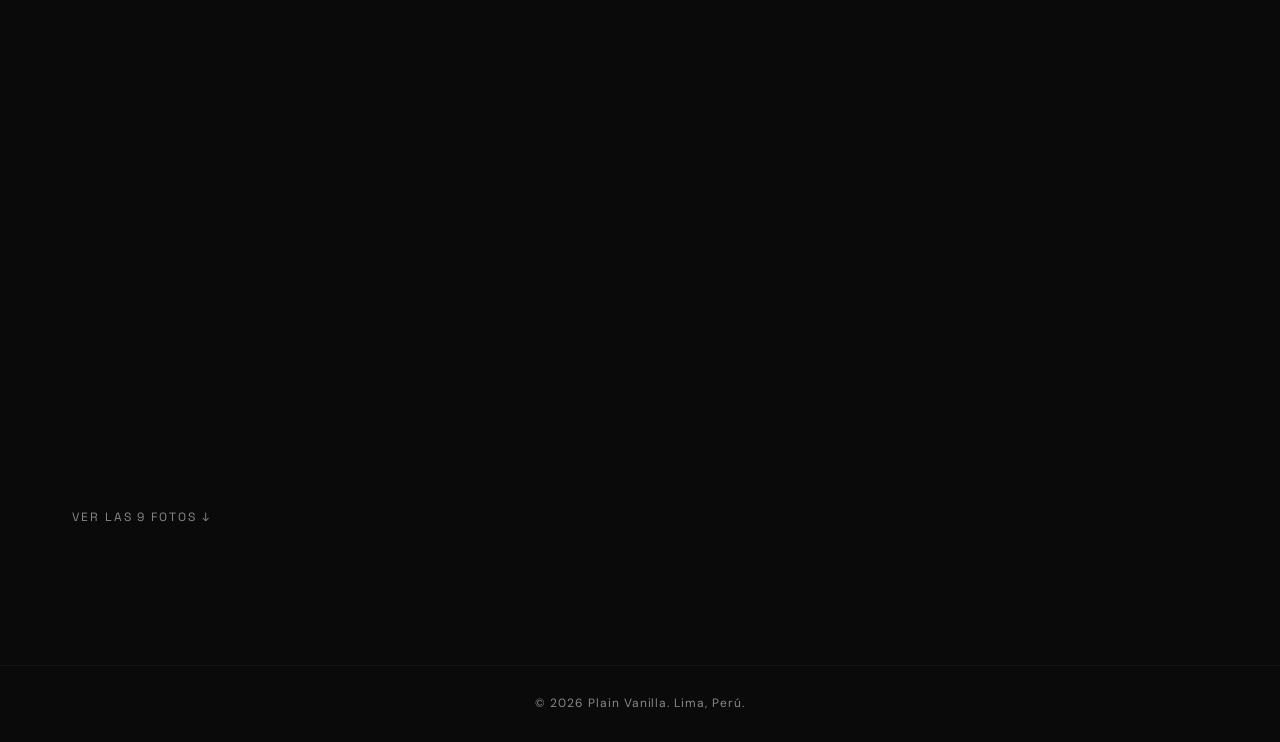
==== commit ce44c1a1: "mejoras del día v2" ====
--- a/galeria.html
+++ b/galeria.html
@@ -140,6 +140,7 @@
 
 
   <script src="js/utils.js"></script>
+  <script src="js/events-data.js"></script>
   <script src="js/main.js"></script>
 </body>
 </html>
--- a/css/styles.css
+++ b/css/styles.css
@@ -218,17 +218,7 @@
 }
 .nav-links a:hover { color: var(--text); }
 
-.nav-show-btn {
-  color: var(--text) !important;
-  border: 1px solid rgba(255,255,255,0.25);
-  padding: 0.4rem 1rem;
-  transition: background var(--ease), border-color var(--ease) !important;
-}
-.nav-show-btn:hover {
-  background: var(--text) !important;
-  color: var(--bg) !important;
-  border-color: var(--text) !important;
-}
+
 
 /* Hamburger */
 .hamburger {
@@ -669,10 +659,7 @@
   .members-grid { grid-template-columns: repeat(2, 1fr); gap: 1rem; }
 }
 
-/* ============================================================
-   LIVE
-   ============================================================ */
-#live { background: var(--surface); }
+
 
 /* Galería page intro */
 .galeria-intro {
@@ -1369,92 +1356,6 @@
   padding: 0 2rem;
 }
 
-.fomo-video-col {
-  flex: 0 0 55%;
-}
-
-.fomo-video-main {
-  background: #000;
-  aspect-ratio: 685 / 356;
-  margin-bottom: 11px;
-  overflow: hidden;
-}
-
-.fomo-video-row {
-  display: flex;
-  gap: 11px;
-}
-
-.fomo-video-small {
-  flex: 1;
-  background: #000;
-  aspect-ratio: 348 / 232;
-  overflow: hidden;
-}
-
-.fomo-video-main iframe,
-.fomo-video-small iframe {
-  width: 100%;
-  height: 100%;
-  display: block;
-  border: none;
-}
-
-/* Staggered photo grid */
-.fomo-photo-col {
-  flex: 1;
-  display: flex;
-  flex-wrap: wrap;
-  gap: 6px;
-  align-content: flex-start;
-  align-items: flex-start;
-}
-
-.fomo-photo-col .fp-sm {
-  width: calc(50% - 3px);
-  aspect-ratio: 215 / 156;
-  overflow: hidden;
-}
-
-.fomo-photo-col .fp-stack {
-  width: calc(50% - 3px);
-  display: flex;
-  flex-direction: column;
-  gap: 6px;
-}
-
-.fomo-photo-col .fp-c {
-  aspect-ratio: 214 / 223;
-  overflow: hidden;
-}
-
-.fomo-photo-col .fp-d {
-  aspect-ratio: 214 / 157;
-  overflow: hidden;
-}
-
-.fomo-photo-col .fp-tall {
-  width: calc(50% - 3px);
-  aspect-ratio: 222 / 411;
-  overflow: hidden;
-}
-
-.fomo-photo-col img {
-  width: 100%;
-  height: 100%;
-  object-fit: cover;
-  display: block;
-}
-
-@media (max-width: 900px) {
-  .fomo-cols { flex-direction: column; gap: 3rem; }
-  .fomo-video-col { flex: 0 0 100%; width: 100%; }
-}
-
-@media (max-width: 768px) {
-  .fomo-video-row { flex-direction: column; gap: 11px; }
-  .fomo-video-small { aspect-ratio: 685 / 356; }
-}
 
 /* Color utilities */
 .accent-orange,
@@ -1713,3 +1614,47 @@
   text-align: center;
   margin-top: 2.5rem;
 }
+
+/* Stage hidden (Aperol) */
+.ev-stage--hidden   { display: none; }
+.ev-caption--hidden { display: none; }
+
+/* Pinterest 2-col photo grid */
+#ev-grid { columns: 2; }
+
+/* Song title buttons */
+.ev-songs {
+  display: flex;
+  flex-wrap: wrap;
+  gap: 0.5rem;
+  margin: 1.5rem 0 2rem;
+}
+
+.ev-song-btn {
+  background: none;
+  border: 1px solid rgba(255,255,255,0.14);
+  color: var(--muted);
+  font-family: 'Space Grotesk', sans-serif;
+  font-size: 0.68rem;
+  font-weight: 500;
+  letter-spacing: 0.14em;
+  text-transform: uppercase;
+  padding: 0.45rem 1.1rem;
+  border-radius: 20px;
+  cursor: pointer;
+  transition: color var(--ease), border-color var(--ease), background var(--ease);
+  white-space: nowrap;
+}
+.ev-song-btn:hover {
+  color: var(--text);
+  border-color: rgba(255,255,255,0.4);
+}
+.ev-song-btn.is-active {
+  background: #e27743;
+  border-color: #e27743;
+  color: #fff;
+}
+.ev-song-btn:focus-visible {
+  outline: 2px solid #e27743;
+  outline-offset: 2px;
+}
